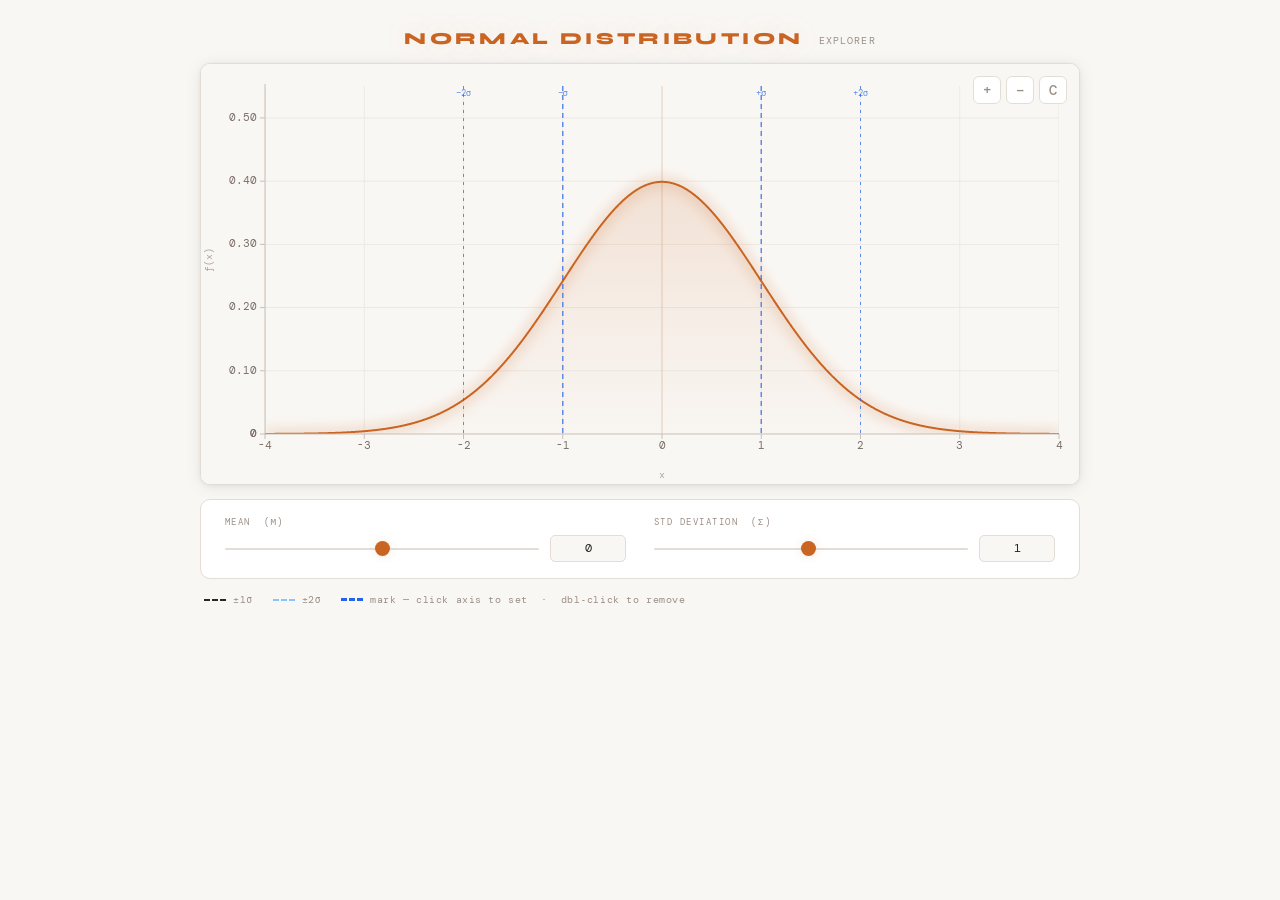
==== normal-distribution.html @ 16fe0b9c "Added normal distribution explorer Vide coded with Clause" ====
<!DOCTYPE html>
<html lang="en">
<head>
<meta charset="UTF-8">
<meta name="viewport" content="width=device-width, initial-scale=1.0">
<title>Normal Distribution Explorer</title>
<link href="https://fonts.googleapis.com/css2?family=DM+Mono:wght@300;400;500&family=Syne:wght@700;800&display=swap" rel="stylesheet">
<style>
* { box-sizing: border-box; margin: 0; padding: 0; }

:root {
  --bg:     #f9f7f4;
  --panel:  #ffffff;
  --border: #e3ddd6;
  --text:   #2d2520;
  --dim:    #9b8f86;
  --accent: #c96422;
  --glow:   rgba(201,100,34,0.15);
  --amber:  #2563eb;
  --blue1:  rgba(100,185,255,0.75);
  --blue2:  rgba(100,185,255,0.38);
}

body {
  background: var(--bg);
  color: var(--text);
  font-family: 'DM Mono', monospace;
  min-height: 100vh;
  display: flex;
  flex-direction: column;
  align-items: center;
  padding: 28px 16px 32px;
  gap: 14px;
}

header {
  display: flex;
  align-items: baseline;
  gap: 16px;
}
.title {
  font-family: 'Syne', sans-serif;
  font-size: 1.05rem;
  font-weight: 800;
  letter-spacing: 0.2em;
  text-transform: uppercase;
  color: var(--accent);
  text-shadow: 0 0 28px var(--glow);
}
.subtitle {
  font-size: 0.65rem;
  letter-spacing: 0.1em;
  color: var(--dim);
  text-transform: uppercase;
}

/* ── Plot ─────────────────────────────────────────── */
.plot-wrap {
  position: relative;
  width: 100%;
  max-width: 880px;
  background: var(--panel);
  border: 1px solid var(--border);
  border-radius: 10px;
  overflow: hidden;
  box-shadow: 0 2px 16px rgba(0,0,0,0.08), 0 1px 4px rgba(0,0,0,0.05);
}

#canvas {
  display: block;
  width: 100%;
  height: 420px;
  cursor: grab;
  user-select: none;
  -webkit-user-select: none;
}
#canvas.grabbing { cursor: grabbing; }

.btn-group {
  position: absolute;
  top: 12px;
  right: 12px;
  display: flex;
  gap: 5px;
  z-index: 10;
}
.ico {
  width: 28px; height: 28px;
  border: 1px solid var(--border);
  border-radius: 6px;
  background: rgba(255,255,255,0.92);
  color: var(--dim);
  font-family: 'DM Mono', monospace;
  font-size: 14px;
  font-weight: 500;
  cursor: pointer;
  display: flex;
  align-items: center;
  justify-content: center;
  transition: color .15s, border-color .15s, background .15s;
  backdrop-filter: blur(6px);
  line-height: 1;
}
.ico:hover {
  color: var(--accent);
  border-color: var(--accent);
  background: rgba(201,100,34,0.07);
}

/* ── Controls ─────────────────────────────────────── */
.controls {
  width: 100%;
  max-width: 880px;
  background: var(--panel);
  border: 1px solid var(--border);
  border-radius: 10px;
  padding: 16px 24px;
  display: grid;
  grid-template-columns: 1fr 1fr;
  gap: 14px 28px;
}

.ctrl { display: flex; flex-direction: column; gap: 7px; }
.ctrl-label {
  font-size: 0.58rem;
  letter-spacing: 0.16em;
  text-transform: uppercase;
  color: var(--dim);
}
.ctrl-row {
  display: flex;
  align-items: center;
  gap: 11px;
}

input[type="range"] {
  flex: 1;
  -webkit-appearance: none;
  appearance: none;
  height: 2px;
  background: var(--border);
  border-radius: 2px;
  outline: none;
  cursor: pointer;
}
input[type="range"]::-webkit-slider-thumb {
  -webkit-appearance: none;
  width: 15px; height: 15px;
  border-radius: 50%;
  background: var(--accent);
  box-shadow: 0 0 10px var(--glow);
  cursor: pointer;
  transition: transform .12s;
}
input[type="range"]:active::-webkit-slider-thumb { transform: scale(1.25); }
input[type="range"]::-moz-range-thumb {
  width: 15px; height: 15px;
  border-radius: 50%;
  background: var(--accent);
  border: none;
  cursor: pointer;
}

.num {
  width: 76px;
  background: #f9f7f4;
  border: 1px solid var(--border);
  border-radius: 5px;
  color: var(--text);
  font-family: 'DM Mono', monospace;
  font-size: 0.72rem;
  padding: 5px 7px;
  text-align: center;
  outline: none;
  transition: border-color .15s;
}
.num:focus { border-color: var(--accent); }
.num::-webkit-outer-spin-button,
.num::-webkit-inner-spin-button { -webkit-appearance: none; }
.num[type="number"] { -moz-appearance: textfield; }

/* ── Legend ───────────────────────────────────────── */
.legend {
  width: 100%;
  max-width: 880px;
  display: flex;
  gap: 20px;
  flex-wrap: wrap;
  padding: 0 4px;
  align-items: center;
}
.leg { display: flex; align-items: center; gap: 7px; }
.leg-line {
  width: 22px; height: 0;
  border-bottom: 2px dashed;
}
.leg-line.s1 { border-color: rgba(100,185,255,0.8), lw: 1.5; }
.leg-line.s2 { border-color: rgba(100,185,255,0.8); }
.leg-line.mk { border-color: var(--amber); border-width: 3px; }
.leg span { font-size: 0.6rem; letter-spacing: 0.06em; color: var(--dim); }
</style>
</head>
<body>

<header>
  <div class="title">Normal Distribution</div>
  <div class="subtitle">Explorer</div>
</header>

<div class="plot-wrap">
  <canvas id="canvas"></canvas>
  <div class="btn-group">
    <button class="ico" id="btnPlus"  title="Zoom in">+</button>
    <button class="ico" id="btnMinus" title="Zoom out">−</button>
    <button class="ico" id="btnC"     title="Center view (C)">C</button>
  </div>
</div>

<div class="controls">
  <div class="ctrl">
    <div class="ctrl-label">Mean &nbsp;(μ)</div>
    <div class="ctrl-row">
      <input type="range"  id="slMean"  min="0" max="100" value="50">
      <input type="number" id="inMean"  class="num" value="0"  step="any">
    </div>
  </div>
  <div class="ctrl">
    <div class="ctrl-label">Std Deviation &nbsp;(σ)</div>
    <div class="ctrl-row">
      <input type="range"  id="slSigma" min="0" max="100" value="50">
      <input type="number" id="inSigma" class="num" value="1" step="any" min="0.0001">
    </div>
  </div>
</div>

<div class="legend">
  <div class="leg"><div class="leg-line s1"></div><span>±1σ</span></div>
  <div class="leg"><div class="leg-line s2"></div><span>±2σ</span></div>
  <div class="leg"><div class="leg-line mk"></div><span>mark — click axis to set &nbsp;·&nbsp; dbl‑click to remove</span></div>
</div>

<script>
'use strict';

// ─── Elements ────────────────────────────────────────────────────────
const canvas  = document.getElementById('canvas');
const ctx     = canvas.getContext('2d');
const slMean  = document.getElementById('slMean');
const slSigma = document.getElementById('slSigma');
const inMean  = document.getElementById('inMean');
const inSigma = document.getElementById('inSigma');

// ─── State ───────────────────────────────────────────────────────────
let mean  = 0;
let sigma = 1;
let viewXMin = -4;
let viewXMax =  4;
let yMax     = 0.54;  // will be set properly on init
let mark     = null;

// Raw slider positions [0‑100] — visual thumb position, independent of mapping
let rawMean  = 50;
let rawSigma = 50;

// Current slider‑to‑value mappings (updated silently on zoom/pan)
let mMin, mMax;       // mean  slider: raw 0→mMin, 100→mMax
let sMin, sMax;       // sigma slider: raw 0→sMin, 100→sMax

// Canvas logical CSS dimensions
let W = 0, H = 0;
const DPR = () => window.devicePixelRatio || 1;

// Plot padding (CSS px)
const PL = 64, PR = 20, PT = 22, PB = 50;
const pw = () => W - PL - PR;
const ph = () => H - PT - PB;

// ─── Coordinate helpers ───────────────────────────────────────────────
const wx = x  => PL + (x - viewXMin) / (viewXMax - viewXMin) * pw();
const wy = y  => H - PB - (y / yMax) * ph();
const xw = px => viewXMin + (px - PL) / pw() * (viewXMax - viewXMin);

// ─── Math ─────────────────────────────────────────────────────────────
function pdf(x) {
  return (1 / (sigma * Math.sqrt(2 * Math.PI))) *
         Math.exp(-0.5 * ((x - mean) / sigma) ** 2);
}

function niceTicks(lo, hi, n) {
  if (!isFinite(lo) || !isFinite(hi) || hi <= lo || n <= 0) return [];
  const rng  = hi - lo;
  const raw  = rng / n;
  const mag  = Math.pow(10, Math.floor(Math.log10(raw)));
  const norm = raw / mag;
  const s    = (norm < 1.5 ? 1 : norm < 3.5 ? 2 : norm < 7.5 ? 5 : 10) * mag;
  const st   = Math.ceil(lo / s) * s;
  const out  = [];
  for (let t = st; t <= hi + s * 1e-9; t = Math.round((t + s) / s) * s)
    out.push(parseFloat(t.toPrecision(12)));
  return out;
}

function tickStep(ticks) {
  return ticks.length > 1 ? Math.abs(ticks[1] - ticks[0]) : 1;
}

function fmtN(v, step) {
  if (v === 0) return '0';
  const a = Math.abs(v);
  if (a >= 1e5 || (a < 1e-3 && a > 0)) return v.toExponential(1);
  if (!step) return v.toPrecision(4);
  const dp = step < 1 ? Math.ceil(-Math.log10(step)) + 1 : 0;
  return v.toFixed(Math.max(0, Math.min(dp, 6)));
}

// ─── Slider mappings ──────────────────────────────────────────────────
function updateMappings() {
  const vc = (viewXMin + viewXMax) / 2;
  const vw = viewXMax - viewXMin;
  mMin = vc - vw;
  mMax = vc + vw;
  sMin = Math.max(1e-5, vw * 0.005);
  sMax = vw / 4;
  // guard against invalid range
  if (sMax <= sMin) sMax = sMin * 10;
}

const clamp = (v, lo, hi) => v < lo ? lo : v > hi ? hi : v;

const meanFromRaw  = r => mMin + (r / 100) * (mMax - mMin);
const rawFromMean  = m => clamp((m - mMin) / (mMax - mMin) * 100, 0, 100);
const sigmaFromRaw = r => sMin + (r / 100) * (sMax - sMin);
const rawFromSigma = s => clamp((s - sMin) / (sMax - sMin) * 100, 0, 100);

// ─── Drawing ──────────────────────────────────────────────────────────
function draw() {
  const d = DPR();
  ctx.clearRect(0, 0, canvas.width, canvas.height);
  ctx.save();
  ctx.scale(d, d);

  // ── Background ─────────────────────────────────────────────────────
  ctx.fillStyle = '#f9f7f4';
  ctx.fillRect(0, 0, W, H);

  // ── Clip to plot area ──────────────────────────────────────────────
  ctx.save();
  ctx.beginPath();
  ctx.rect(PL, PT, pw(), ph());
  ctx.clip();

  // ── Grid ───────────────────────────────────────────────────────────
  const xTicks = niceTicks(viewXMin, viewXMax, 8);
  const yTicks = niceTicks(0, yMax, 5);
  ctx.lineWidth = 1;
  ctx.strokeStyle = '#ede8e2';
  for (const t of xTicks) {
    const cx = wx(t);
    ctx.beginPath(); ctx.moveTo(cx, PT); ctx.lineTo(cx, H - PB); ctx.stroke();
  }
  for (const t of yTicks) {
    if (t <= 0) continue;
    const cy = wy(t);
    ctx.beginPath(); ctx.moveTo(PL, cy); ctx.lineTo(W - PR, cy); ctx.stroke();
  }

  // ── Normal curve fill ──────────────────────────────────────────────
  const vw = viewXMax - viewXMin;
  const NP = Math.max(500, pw() * 2) | 0;
  const dx = vw / NP;

  ctx.beginPath();
  ctx.moveTo(wx(viewXMin), wy(0));
  for (let i = 0; i <= NP; i++) {
    const x = viewXMin + i * dx;
    ctx.lineTo(wx(x), wy(pdf(x)));
  }
  ctx.lineTo(wx(viewXMax), wy(0));
  ctx.closePath();

  const grd = ctx.createLinearGradient(0, PT, 0, H - PB);
  grd.addColorStop(0,   'rgba(201,100,34,0.22)');
  grd.addColorStop(0.6, 'rgba(201,100,34,0.08)');
  grd.addColorStop(1,   'rgba(201,100,34,0.01)');
  ctx.fillStyle = grd;
  ctx.fill();

  // ── Curve stroke ───────────────────────────────────────────────────
  ctx.beginPath();
  for (let i = 0; i <= NP; i++) {
    const x = viewXMin + i * dx;
    const y = wy(pdf(x));
    i === 0 ? ctx.moveTo(wx(x), y) : ctx.lineTo(wx(x), y);
  }
  ctx.strokeStyle = '#c96422';
  ctx.lineWidth = 2;
  ctx.shadowColor = '#c96422';
  ctx.shadowBlur = 14;
  ctx.stroke();
  ctx.shadowBlur = 0;

  // ── σ dashed lines ─────────────────────────────────────────────────
  const sigLines = [
    { x: mean - sigma,   color: 'rgba(37,99,235,0.70)',  dash: [5,4], lw: 1.5, lbl: '−σ'  },
    { x: mean + sigma,   color: 'rgba(37,99,235,0.70)',  dash: [5,4], lw: 1.5, lbl: '+σ'  },
    { x: mean - 2*sigma, color: 'rgba(37,99,235,0.7)',  dash: [3,5], lw: 1.0, lbl: '−2σ' },
    { x: mean + 2*sigma, color: 'rgba(37,99,235,0.7)',  dash: [3,5], lw: 1.0, lbl: '+2σ' },
  ];
  for (const sl of sigLines) {
    const cx = wx(sl.x);
    ctx.setLineDash(sl.dash);
    ctx.beginPath(); ctx.moveTo(cx, PT); ctx.lineTo(cx, H - PB);
    ctx.strokeStyle = sl.color;
    ctx.lineWidth = sl.lw;
    ctx.stroke();
    // small label near top
    ctx.setLineDash([]);
    ctx.font = '9px DM Mono, monospace';
    ctx.fillStyle = sl.color;
    ctx.textAlign = 'center';
    ctx.textBaseline = 'top';
    ctx.fillText(sl.lbl, cx, PT + 3);
  }
  ctx.setLineDash([]);

  // ── Mean vertical line (subtle) ────────────────────────────────────
  const mCx = wx(mean);
  ctx.beginPath(); ctx.moveTo(mCx, PT); ctx.lineTo(mCx, H - PB);
  ctx.strokeStyle = 'rgba(201,100,34,0.18)';
  ctx.lineWidth = 1;
  ctx.stroke();

  // ── Mark line ──────────────────────────────────────────────────────
  if (mark !== null) {
    const mx = wx(mark);
    ctx.setLineDash([9,5]);
    ctx.beginPath(); ctx.moveTo(mx, PT); ctx.lineTo(mx, H - PB);
    ctx.strokeStyle = '#2563eb';
    ctx.lineWidth = 2.5;
    ctx.shadowColor = '#2563eb';
    ctx.shadowBlur = 12;
    ctx.stroke();
    ctx.shadowBlur = 0;
    ctx.setLineDash([]);
    // value label
    const lbl = mark.toFixed(4);
    const onRight = mx < PL + pw() * 0.6;
    ctx.font = '10px DM Mono, monospace';
    ctx.fillStyle = '#2563eb';
    ctx.textAlign = onRight ? 'left' : 'right';
    ctx.textBaseline = 'top';
    ctx.fillText(lbl, mx + (onRight ? 5 : -5), PT + 3);
  }

  ctx.restore(); // end clip

  // ── Axes ───────────────────────────────────────────────────────────
  ctx.strokeStyle = '#c9bfb5';
  ctx.lineWidth = 1;
  ctx.beginPath(); ctx.moveTo(PL, H - PB); ctx.lineTo(W - PR, H - PB); ctx.stroke();
  ctx.beginPath(); ctx.moveTo(PL, PT - 2); ctx.lineTo(PL, H - PB + 1); ctx.stroke();

  // ── X ticks & labels ───────────────────────────────────────────────
  const xStep = tickStep(xTicks);
  ctx.fillStyle = '#7a6e66';
  ctx.strokeStyle = '#c9bfb5';
  ctx.lineWidth = 1;
  ctx.font = '10.5px DM Mono, monospace';
  ctx.textAlign = 'center';
  ctx.textBaseline = 'top';
  for (const t of xTicks) {
    const cx = wx(t);
    if (cx < PL - 1 || cx > W - PR + 1) continue;
    ctx.beginPath(); ctx.moveTo(cx, H - PB); ctx.lineTo(cx, H - PB + 5); ctx.stroke();
    ctx.fillText(fmtN(t, xStep), cx, H - PB + 7);
  }

  // ── Y ticks & labels ───────────────────────────────────────────────
  const yStep = tickStep(yTicks);
  ctx.textAlign = 'right';
  ctx.textBaseline = 'middle';
  for (const t of yTicks) {
    if (t < 0) continue;
    const cy = wy(t);
    if (cy < PT - 1 || cy > H - PB + 1) continue;
    ctx.beginPath(); ctx.moveTo(PL, cy); ctx.lineTo(PL - 5, cy); ctx.stroke();
    ctx.fillText(fmtN(t, yStep), PL - 8, cy);
  }
  // y=0 label at axis
  ctx.fillText('0', PL - 8, H - PB);

  // ── Axis labels ────────────────────────────────────────────────────
  ctx.fillStyle = '#b0a49c';
  ctx.font = '10px DM Mono, monospace';
  ctx.textAlign = 'center';
  ctx.textBaseline = 'bottom';
  ctx.fillText('x', (PL + W - PR) / 2, H - 4);
  ctx.save();
  ctx.translate(13, (PT + H - PB) / 2);
  ctx.rotate(-Math.PI / 2);
  ctx.textAlign = 'center';
  ctx.textBaseline = 'bottom';
  ctx.fillText('f(x)', 0, 0);
  ctx.restore();

  ctx.restore(); // end dpr scale
}

// ─── Resize ───────────────────────────────────────────────────────────
function resize() {
  const r = canvas.getBoundingClientRect();
  W = r.width;
  H = r.height;
  const d = DPR();
  canvas.width  = Math.round(W * d);
  canvas.height = Math.round(H * d);
  draw();
}
new ResizeObserver(resize).observe(canvas);

// ─── Center view ──────────────────────────────────────────────────────
function centerView() {
  const span = Math.max(sigma * 4, 1e-4);
  viewXMin = mean - span;
  viewXMax = mean + span;
  const peak = pdf(mean);
  yMax = (peak > 0 && isFinite(peak)) ? peak * 1.38 : 0.5;
  updateMappings();
  // Visibly update sliders
  rawMean  = rawFromMean(mean);
  rawSigma = rawFromSigma(sigma);
  slMean.value  = rawMean;
  slSigma.value = rawSigma;
  inMean.value  = +mean.toFixed(5);
  inSigma.value = +sigma.toFixed(5);
  draw();
}
document.getElementById('btnC').addEventListener('click', centerView);

// ─── Zoom ─────────────────────────────────────────────────────────────
const MIN_VW = 1e-7;
const MAX_VW = 1e9;

function zoom(factor, pivotSX) {
  const rect = canvas.getBoundingClientRect();
  const pivotCX = pivotSX !== undefined ? (pivotSX - rect.left) : (PL + pw() / 2);
  const pivot = xw(pivotCX);
  const scale  = 1 / factor;   // > 1 → expand (zoom out), < 1 → shrink (zoom in)
  const nMin = pivot + (viewXMin - pivot) * scale;
  const nMax = pivot + (viewXMax - pivot) * scale;
  const nVW  = nMax - nMin;
  if (nVW < MIN_VW || nVW > MAX_VW) return;
  viewXMin = nMin;
  viewXMax = nMax;
  updateMappings();
  draw();
}

canvas.addEventListener('wheel', e => {
  e.preventDefault();
  const factor = e.deltaY < 0 ? 1.18 : 1 / 1.18;
  zoom(factor, e.clientX);
}, { passive: false });

document.getElementById('btnPlus').addEventListener('click',  () => zoom(1.5));
document.getElementById('btnMinus').addEventListener('click', () => zoom(1 / 1.5));

// ─── Pan ──────────────────────────────────────────────────────────────
let panning = false;
let panX0 = 0, panVMin0 = 0, panVMax0 = 0;
let dragDist = 0;

canvas.addEventListener('mousedown', e => {
  if (e.button !== 0) return;
  panning  = true;
  dragDist = 0;
  panX0    = e.clientX;
  panVMin0 = viewXMin;
  panVMax0 = viewXMax;
  canvas.classList.add('grabbing');
});

window.addEventListener('mousemove', e => {
  if (!panning) return;
  dragDist += Math.abs(e.movementX);
  const worldDx = (e.clientX - panX0) / pw() * (viewXMax - viewXMin);
  viewXMin = panVMin0 - worldDx;
  viewXMax = panVMax0 - worldDx;
  updateMappings();
  draw();
});

window.addEventListener('mouseup', () => {
  panning = false;
  canvas.classList.remove('grabbing');
});

// Touch pan
let touchX0 = 0;
canvas.addEventListener('touchstart', e => {
  if (e.touches.length !== 1) return;
  e.preventDefault();
  dragDist = 0;
  touchX0  = e.touches[0].clientX;
  panVMin0 = viewXMin;
  panVMax0 = viewXMax;
}, { passive: false });

canvas.addEventListener('touchmove', e => {
  if (e.touches.length !== 1) return;
  e.preventDefault();
  const dx = e.touches[0].clientX - touchX0;
  dragDist += Math.abs(dx - (panVMin0 !== viewXMin ? dx : 0));
  const worldDx = (e.touches[0].clientX - touchX0) / pw() * (viewXMax - viewXMin);
  viewXMin = panVMin0 - worldDx;
  viewXMax = panVMax0 - worldDx;
  updateMappings();
  draw();
}, { passive: false });

// ─── Sliders ──────────────────────────────────────────────────────────
slMean.addEventListener('input', () => {
  rawMean  = +slMean.value;
  mean     = meanFromRaw(rawMean);
  inMean.value = +mean.toFixed(5);
  draw();
});

slSigma.addEventListener('input', () => {
  rawSigma = +slSigma.value;
  sigma    = Math.max(1e-5, sigmaFromRaw(rawSigma));
  inSigma.value = +sigma.toFixed(5);
  draw();
});

// ─── Number inputs ────────────────────────────────────────────────────
inMean.addEventListener('keydown', e => {
  if (e.key !== 'Enter') return;
  const v = parseFloat(inMean.value);
  if (isFinite(v)) { mean = v; centerView(); }
});

inSigma.addEventListener('keydown', e => {
  if (e.key !== 'Enter') return;
  const v = parseFloat(inSigma.value);
  if (isFinite(v) && v > 0) { sigma = v; centerView(); }
});

// ─── Mark on x‑axis ───────────────────────────────────────────────────
let clickTimer = null;

canvas.addEventListener('click', e => {
  if (dragDist > 5) return;              // was a pan, not a click
  const rect = canvas.getBoundingClientRect();
  const py   = e.clientY - rect.top;
  const px   = e.clientX - rect.left;

  // Must be within ±24px of the x‑axis line
  if (Math.abs(py - (H - PB)) > 24) return;
  // Must be within plot x range
  if (px < PL || px > W - PR) return;

  const worldX = xw(px);

  if (clickTimer !== null) {
    // Second click within delay → treat as double‑click: clear mark
    clearTimeout(clickTimer);
    clickTimer = null;
    mark = null;
    draw();
    return;
  }

  clickTimer = setTimeout(() => {
    clickTimer = null;
    mark = worldX;
    draw();
  }, 260);
});

// Fallback dblclick removes mark too
canvas.addEventListener('dblclick', e => {
  const rect = canvas.getBoundingClientRect();
  const py   = e.clientY - rect.top;
  if (Math.abs(py - (H - PB)) > 24) return;
  if (clickTimer !== null) { clearTimeout(clickTimer); clickTimer = null; }
  mark = null;
  draw();
});

// ─── Init ─────────────────────────────────────────────────────────────
(function init() {
  // Initial view: μ=0, σ=1 → viewXMin=-4, viewXMax=4
  updateMappings();
  yMax     = pdf(mean) * 1.38;
  rawMean  = rawFromMean(mean);
  rawSigma = rawFromSigma(sigma);
  slMean.value  = rawMean;
  slSigma.value = rawSigma;
  inMean.value  = mean;
  inSigma.value = sigma;
  // Trigger first draw via resize observer (fires on initial attach)
})();
</script>
</body>
</html>
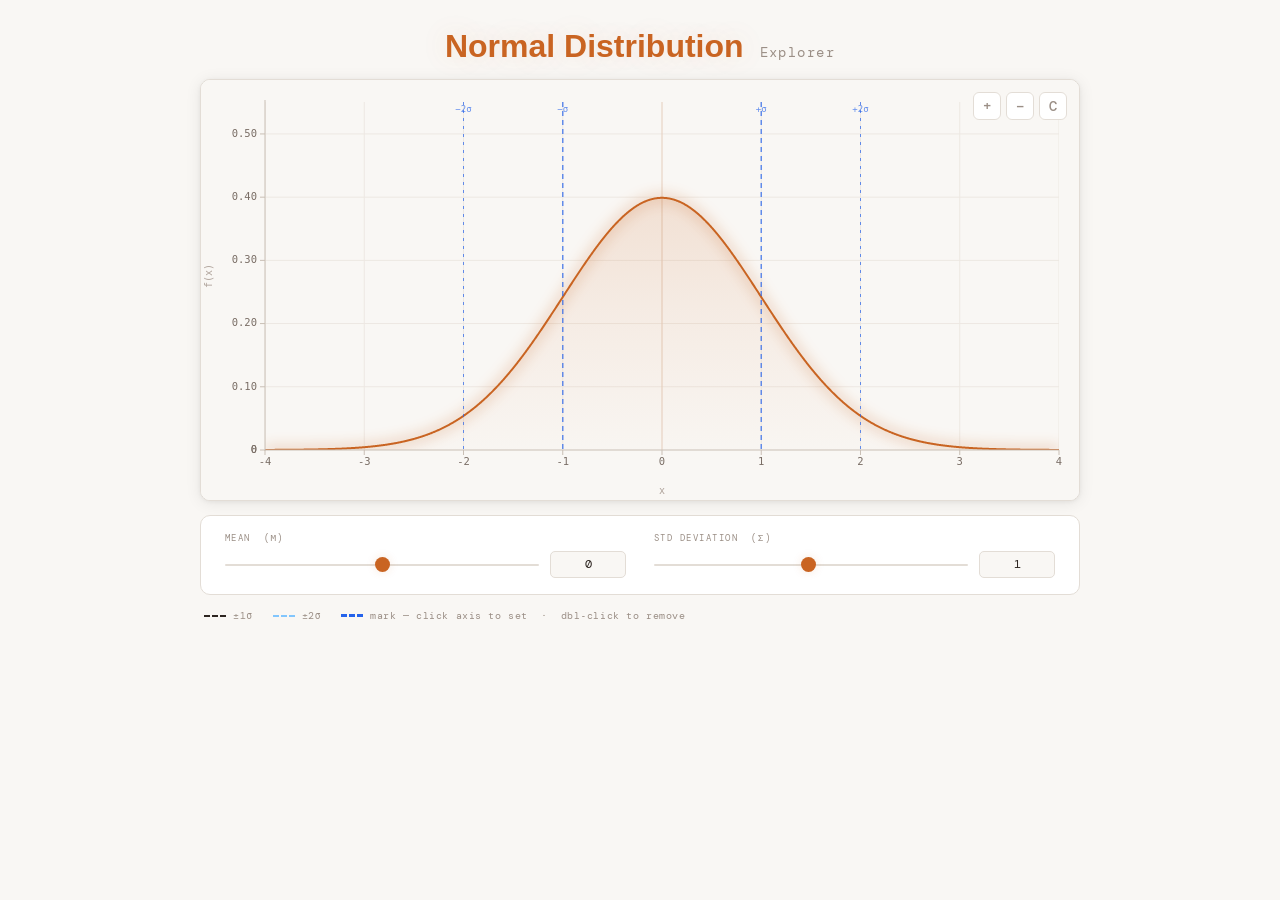
==== commit 2eb4f880: "Update normal-distribution.html Changed title font" ====
--- a/normal-distribution.html
+++ b/normal-distribution.html
@@ -39,19 +39,16 @@
   gap: 16px;
 }
 .title {
-  font-family: 'Syne', sans-serif;
-  font-size: 1.05rem;
-  font-weight: 800;
-  letter-spacing: 0.2em;
-  text-transform: uppercase;
+  font-family: 'Poppins', sans-serif;
+  font-size: 2rem;
+  font-weight: bold;
   color: var(--accent);
   text-shadow: 0 0 28px var(--glow);
 }
 .subtitle {
-  font-size: 0.65rem;
+  font-size: 0.9rem;
   letter-spacing: 0.1em;
   color: var(--dim);
-  text-transform: uppercase;
 }
 
 /* ── Plot ─────────────────────────────────────────── */
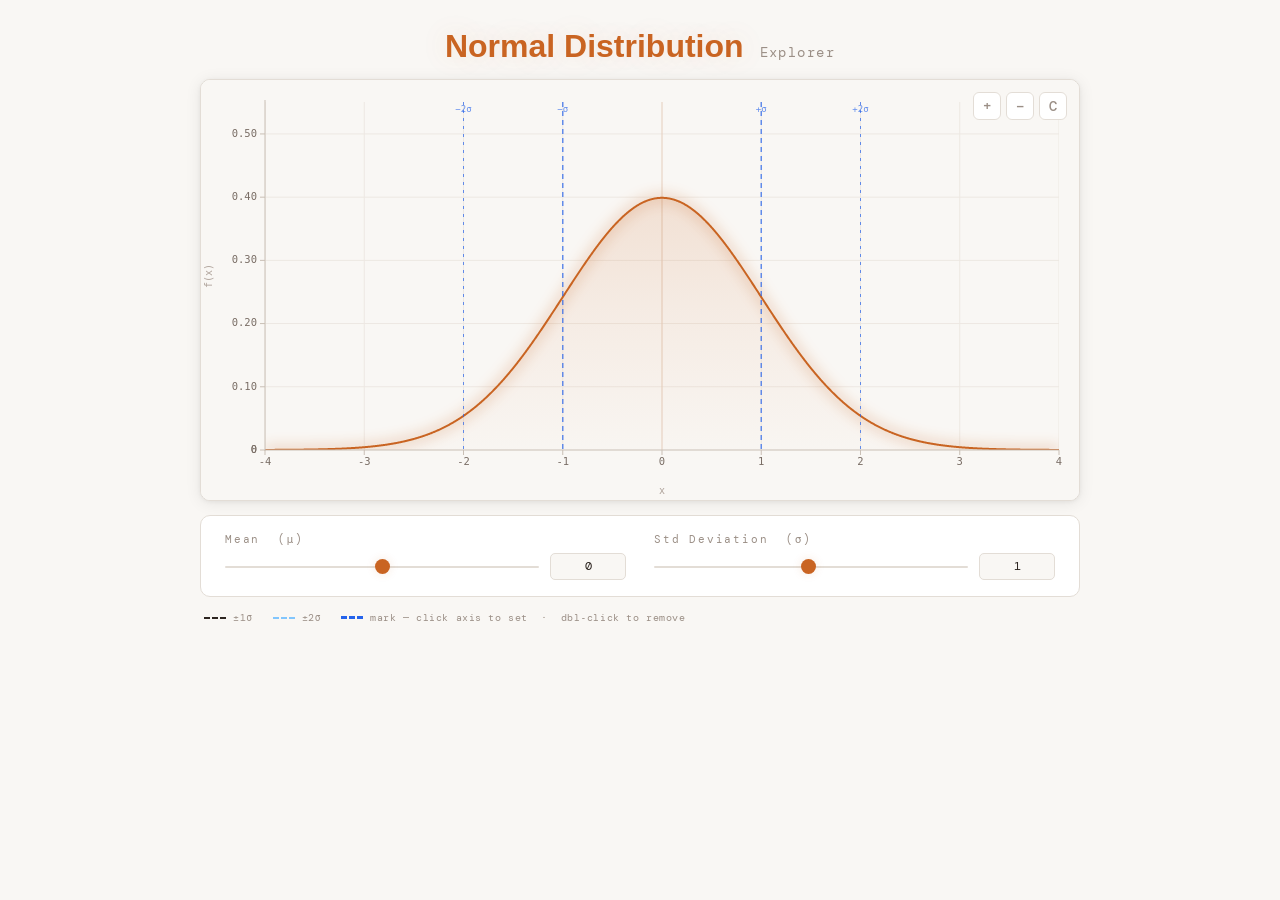
==== commit d814c283: "Update normal-distribution.html Adjust slider text" ====
--- a/normal-distribution.html
+++ b/normal-distribution.html
@@ -119,9 +119,8 @@
 
 .ctrl { display: flex; flex-direction: column; gap: 7px; }
 .ctrl-label {
-  font-size: 0.58rem;
+  font-size: 0.7rem;
   letter-spacing: 0.16em;
-  text-transform: uppercase;
   color: var(--dim);
 }
 .ctrl-row {
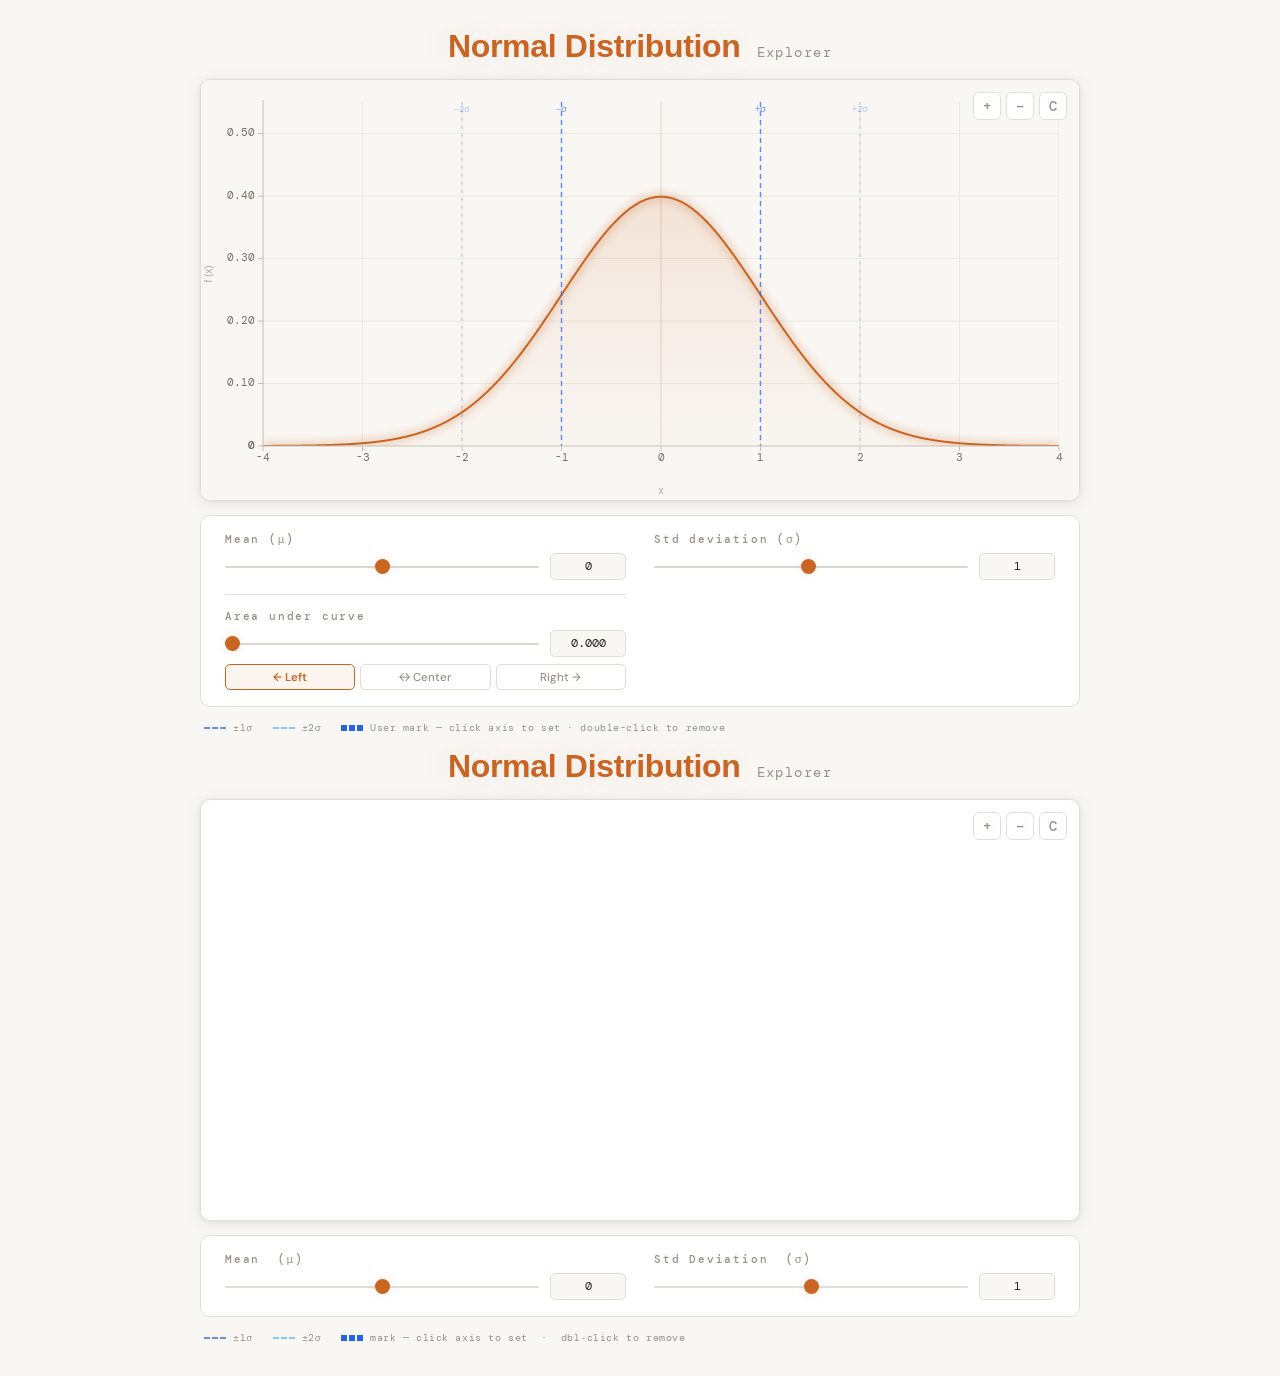
==== commit b18ee42e: "Update normal-distribution.html Reworked font/look Added area slider with controls Reworked slider" ====
--- a/normal-distribution.html
+++ b/normal-distribution.html
@@ -1,3 +1,859 @@
+<!DOCTYPE html>
+<html lang="en">
+<head>
+<meta charset="UTF-8">
+<meta name="viewport" content="width=device-width, initial-scale=1.0">
+<title>Normal Distribution Explorer</title>
+<link href="https://fonts.googleapis.com/css2?family=DM+Mono:wght@400&family=DM+Sans:ital,wght@0,400;0,500;0,600;1,400&display=swap" rel="stylesheet">
+<style>
+* { box-sizing: border-box; margin: 0; padding: 0; }
+
+:root {
+  --bg:      #f9f7f4;
+  --panel:   #ffffff;
+  --border:  #e3ddd6;
+  --text:    #2d2520;
+  --dim:     #9b8f86;
+  --accent:  #c96422;
+  --glow:    rgba(201,100,34,0.15);
+  --blue:    #2563eb;
+  --blue-bg: rgba(37,99,235,0.08);
+}
+
+body {
+  background: var(--bg);
+  color: var(--text);
+  font-family: 'DM Sans', sans-serif;
+  min-height: 100vh;
+  display: flex;
+  flex-direction: column;
+  align-items: center;
+  padding: 28px 16px 36px;
+  gap: 14px;
+}
+
+header {
+  display: flex;
+  align-items: baseline;
+  gap: 10px;
+}
+.title {
+  font-size: 1.15rem;
+  font-weight: 600;
+  color: var(--accent);
+  letter-spacing: -0.01em;
+}
+.subtitle {
+  font-size: 0.78rem;
+  color: var(--dim);
+  font-weight: 400;
+}
+
+/* ── Plot ─────────────────────────────────────────── */
+.plot-wrap {
+  position: relative;
+  width: 100%;
+  max-width: 920px;
+  background: var(--panel);
+  border: 1px solid var(--border);
+  border-radius: 10px;
+  overflow: hidden;
+  box-shadow: 0 2px 16px rgba(0,0,0,0.07), 0 1px 4px rgba(0,0,0,0.04);
+}
+
+#canvas {
+  display: block;
+  width: 100%;
+  height: 400px;
+  cursor: grab;
+  user-select: none;
+  -webkit-user-select: none;
+}
+#canvas.grabbing { cursor: grabbing; }
+
+.btn-group {
+  position: absolute;
+  top: 11px;
+  right: 11px;
+  display: flex;
+  gap: 4px;
+  z-index: 10;
+}
+.ico {
+  width: 27px; height: 27px;
+  border: 1px solid var(--border);
+  border-radius: 6px;
+  background: rgba(255,255,255,0.92);
+  color: var(--dim);
+  font-family: 'DM Sans', sans-serif;
+  font-size: 13px;
+  font-weight: 500;
+  cursor: pointer;
+  display: flex;
+  align-items: center;
+  justify-content: center;
+  transition: color .15s, border-color .15s, background .15s;
+  backdrop-filter: blur(6px);
+}
+.ico:hover {
+  color: var(--accent);
+  border-color: var(--accent);
+  background: rgba(201,100,34,0.07);
+}
+
+/* ── Controls ─────────────────────────────────────── */
+.controls {
+  width: 100%;
+  max-width: 920px;
+  background: var(--panel);
+  border: 1px solid var(--border);
+  border-radius: 10px;
+  padding: 16px 22px;
+  display: flex;
+  flex-direction: column;
+  gap: 14px;
+}
+.ctrl.full {
+  border-top: 1px solid var(--border);
+  padding-top: 14px;
+}
+
+.ctrl { display: flex; flex-direction: column; gap: 7px; }
+.ctrl-label {
+  font-size: 0.72rem;
+  font-weight: 500;
+  color: var(--dim);
+}
+.ctrl-row {
+  display: flex;
+  align-items: center;
+  gap: 10px;
+}
+
+/* Orange sliders (mean, sigma) */
+input[type="range"].sl-orange {
+  flex: 1;
+  -webkit-appearance: none;
+  appearance: none;
+  height: 2px;
+  background: #ddd6ce;
+  border-radius: 2px;
+  outline: none;
+  cursor: pointer;
+}
+input[type="range"].sl-orange::-webkit-slider-thumb {
+  -webkit-appearance: none;
+  width: 15px; height: 15px;
+  border-radius: 50%;
+  background: var(--accent);
+  box-shadow: 0 0 8px var(--glow);
+  cursor: pointer;
+  transition: transform .12s;
+}
+input[type="range"].sl-orange:active::-webkit-slider-thumb { transform: scale(1.25); }
+input[type="range"].sl-orange::-moz-range-thumb {
+  width: 15px; height: 15px;
+  border-radius: 50%;
+  background: var(--accent);
+  border: none;
+  cursor: pointer;
+}
+
+/* Blue slider (area) */
+input[type="range"].sl-blue {
+  flex: 1;
+  -webkit-appearance: none;
+  appearance: none;
+  height: 2px;
+  background: #ddd6ce;
+  border-radius: 2px;
+  outline: none;
+  cursor: pointer;
+}
+input[type="range"].sl-blue::-webkit-slider-thumb {
+  -webkit-appearance: none;
+  width: 15px; height: 15px;
+  border-radius: 50%;
+  background: var(--blue);
+  box-shadow: 0 0 8px rgba(37,99,235,0.22);
+  cursor: pointer;
+  transition: transform .12s;
+}
+input[type="range"].sl-blue:active::-webkit-slider-thumb { transform: scale(1.25); }
+input[type="range"].sl-blue::-moz-range-thumb {
+  width: 15px; height: 15px;
+  border-radius: 50%;
+  background: var(--blue);
+  border: none;
+  cursor: pointer;
+}
+
+.num {
+  width: 72px;
+  background: var(--bg);
+  border: 1px solid var(--border);
+  border-radius: 5px;
+  color: var(--text);
+  font-family: 'DM Mono', monospace;
+  font-size: 0.71rem;
+  padding: 5px 7px;
+  text-align: center;
+  outline: none;
+  transition: border-color .15s;
+}
+.num:focus { border-color: var(--accent); }
+.num.num-blue:focus { border-color: var(--blue); }
+.num::-webkit-outer-spin-button,
+.num::-webkit-inner-spin-button { -webkit-appearance: none; }
+.num[type="number"] { -moz-appearance: textfield; }
+
+/* Area direction buttons */
+.area-btns {
+  display: flex;
+  gap: 5px;
+}
+.area-btn {
+  flex: 1;
+  height: 26px;
+  border: 1px solid var(--border);
+  border-radius: 5px;
+  background: transparent;
+  color: var(--dim);
+  font-family: 'DM Sans', sans-serif;
+  font-size: 0.71rem;
+  font-weight: 500;
+  cursor: pointer;
+  transition: color .15s, border-color .15s, background .15s;
+}
+.area-btn:hover {
+  color: var(--accent);
+  border-color: var(--accent);
+  background: rgba(201,100,34,0.07);
+}
+.area-btn.active {
+  color: var(--accent);
+  border-color: var(--accent);
+  background: rgba(201,100,34,0.07);
+  font-weight: 600;
+}
+
+/* ── Legend ───────────────────────────────────────── */
+.legend {
+  width: 100%;
+  max-width: 920px;
+  display: flex;
+  gap: 22px;
+  flex-wrap: wrap;
+  padding: 0 4px;
+  align-items: center;
+}
+.leg { display: flex; align-items: center; gap: 7px; }
+.leg-line {
+  width: 20px; height: 0;
+  border-bottom: 2px dashed;
+}
+.leg-line.s1 { border-color: rgba(37,99,235,0.70); }
+.leg-line.s2 { border-color: rgba(37,99,235,0.36); }
+.leg-line.mk { border-color: #c96422; border-width: 2.5px; border-style: dashed; }
+.leg span { font-size: 0.68rem; color: var(--dim); }
+</style>
+</head>
+<body>
+
+<header>
+  <div class="title">Normal Distribution</div>
+  <div class="subtitle">Explorer</div>
+</header>
+
+<div class="plot-wrap">
+  <canvas id="canvas"></canvas>
+  <div class="btn-group">
+    <button class="ico" id="btnPlus"  title="Zoom in">+</button>
+    <button class="ico" id="btnMinus" title="Zoom out">−</button>
+    <button class="ico" id="btnC"     title="Center view">C</button>
+  </div>
+</div>
+
+<div class="controls">
+  <div class="ctrl">
+    <div class="ctrl-label">Mean (μ)</div>
+    <div class="ctrl-row">
+      <input type="range"  class="sl-orange" id="slMean"  min="0" max="100" value="50">
+      <input type="number" id="inMean"  class="num" value="0"  step="any">
+    </div>
+  </div>
+  <div class="ctrl">
+    <div class="ctrl-label">Std deviation (σ)</div>
+    <div class="ctrl-row">
+      <input type="range"  class="sl-orange" id="slSigma" min="0" max="100" value="50">
+      <input type="number" id="inSigma" class="num" value="1" step="any" min="0.0001">
+    </div>
+  </div>
+  <div class="ctrl full">
+    <div class="ctrl-label">Area under curve</div>
+    <div class="ctrl-row">
+      <input type="range"  class="sl-orange" id="slArea"  min="0" max="1000" value="0">
+      <input type="number" id="inArea"  class="num" value="0.000" step="0.001" min="0" max="1">
+    </div>
+    <div class="area-btns">
+      <button class="area-btn active" id="btnLeft"   title="From the left">&#8592; Left</button>
+      <button class="area-btn"        id="btnCenter" title="From the center">&#8596; Center</button>
+      <button class="area-btn"        id="btnRight"  title="From the right">Right &#8594;</button>
+    </div>
+  </div>
+</div>
+
+<div class="legend">
+  <div class="leg"><div class="leg-line s1"></div><span>±1σ</span></div>
+  <div class="leg"><div class="leg-line s2"></div><span>±2σ</span></div>
+  <div class="leg"><div class="leg-line mk"></div><span>User mark — click axis to set · double-click to remove</span></div>
+</div>
+
+<script>
+'use strict';
+
+// ─── Elements ────────────────────────────────────────────────────────
+const canvas    = document.getElementById('canvas');
+const ctx       = canvas.getContext('2d');
+const slMean    = document.getElementById('slMean');
+const slSigma   = document.getElementById('slSigma');
+const slArea    = document.getElementById('slArea');
+const inMean    = document.getElementById('inMean');
+const inSigma   = document.getElementById('inSigma');
+const inArea    = document.getElementById('inArea');
+const btnLeft   = document.getElementById('btnLeft');
+const btnCenter = document.getElementById('btnCenter');
+const btnRight  = document.getElementById('btnRight');
+
+// ─── State ───────────────────────────────────────────────────────────
+let mean     = 0;
+let sigma    = 1;
+let viewXMin = -4;
+let viewXMax =  4;
+let yMax     = 0.54;
+let mark     = null;
+let areaFrac = 0;        // 0–1
+let areaMode = 'left';   // 'left' | 'center' | 'right'
+
+let rawMean  = 50;
+let rawSigma = 50;
+let mMin, mMax, sMin, sMax;
+
+let W = 0, H = 0;
+const DPR = () => window.devicePixelRatio || 1;
+
+const PL = 62, PR = 20, PT = 22, PB = 54;
+const pw = () => W - PL - PR;
+const ph = () => H - PT - PB;
+
+// ─── Coordinate helpers ───────────────────────────────────────────────
+const wx = x  => PL + (x - viewXMin) / (viewXMax - viewXMin) * pw();
+const wy = y  => H - PB - (y / yMax) * ph();
+const xw = px => viewXMin + (px - PL) / pw() * (viewXMax - viewXMin);
+
+// ─── Math ─────────────────────────────────────────────────────────────
+function pdf(x) {
+  return (1 / (sigma * Math.sqrt(2 * Math.PI))) *
+         Math.exp(-0.5 * ((x - mean) / sigma) ** 2);
+}
+
+// Error function (Abramowitz & Stegun, max error ~1.5e-7)
+function erf(x) {
+  const sign = x < 0 ? -1 : 1;
+  x = Math.abs(x);
+  const t = 1 / (1 + 0.3275911 * x);
+  const y = 1 - (((((1.061405429*t - 1.453152027)*t) + 1.421413741)*t
+                    - 0.284496736)*t + 0.254829592) * t * Math.exp(-x*x);
+  return sign * y;
+}
+
+// Inverse error function (Winitzki approximation)
+function erfinv(x) {
+  if (x >=  1) return  Infinity;
+  if (x <= -1) return -Infinity;
+  const a   = 0.147;
+  const ln1 = Math.log(1 - x*x);
+  const t1  = 2/(Math.PI*a) + ln1/2;
+  const t2  = ln1/a;
+  return Math.sign(x) * Math.sqrt(Math.sqrt(t1*t1 - t2) - t1);
+}
+
+function icdf(p) {
+  p = Math.max(1e-9, Math.min(1-1e-9, p));
+  return mean + sigma * Math.SQRT2 * erfinv(2*p - 1);
+}
+
+// Boundary x positions for current area selection
+function areaBounds() {
+  if (areaFrac <= 0) return null;
+  const f = Math.min(areaFrac, 1 - 1e-9);
+  if (areaMode === 'left') {
+    return { lo: -Infinity, hi: icdf(f) };
+  } else if (areaMode === 'right') {
+    return { lo: icdf(1 - f), hi: Infinity };
+  } else {
+    // symmetric about mean
+    const d = sigma * Math.SQRT2 * erfinv(f);
+    return { lo: mean - d, hi: mean + d };
+  }
+}
+
+function niceTicks(lo, hi, n) {
+  if (!isFinite(lo)||!isFinite(hi)||hi<=lo||n<=0) return [];
+  const rng  = hi - lo;
+  const raw  = rng / n;
+  const mag  = Math.pow(10, Math.floor(Math.log10(raw)));
+  const norm = raw / mag;
+  const s    = (norm<1.5?1:norm<3.5?2:norm<7.5?5:10)*mag;
+  const st   = Math.ceil(lo/s)*s;
+  const out  = [];
+  for (let t=st; t<=hi+s*1e-9; t=Math.round((t+s)/s)*s)
+    out.push(parseFloat(t.toPrecision(12)));
+  return out;
+}
+function tickStep(ticks) {
+  return ticks.length>1 ? Math.abs(ticks[1]-ticks[0]) : 1;
+}
+function fmtN(v, step) {
+  if (v===0) return '0';
+  const a = Math.abs(v);
+  if (a>=1e5||(a<1e-3&&a>0)) return v.toExponential(1);
+  if (!step) return v.toPrecision(4);
+  const dp = step<1 ? Math.ceil(-Math.log10(step))+1 : 0;
+  return v.toFixed(Math.max(0,Math.min(dp,6)));
+}
+function fmtBound(v) {
+  if (!isFinite(v)) return '';
+  return parseFloat(v.toPrecision(5)).toString();
+}
+
+// ─── Slider mappings ──────────────────────────────────────────────────
+function updateMappings() {
+  const vc = (viewXMin + viewXMax) / 2;
+  const vw = viewXMax - viewXMin;
+  mMin = vc - vw; mMax = vc + vw;
+  sMin = Math.max(1e-5, vw*0.005);
+  sMax = vw/4;
+  if (sMax <= sMin) sMax = sMin*10;
+}
+const clamp       = (v,lo,hi) => v<lo?lo:v>hi?hi:v;
+const meanFromRaw  = r => mMin + (r/100)*(mMax-mMin);
+const rawFromMean  = m => clamp((m-mMin)/(mMax-mMin)*100, 0, 100);
+const sigmaFromRaw = r => sMin + (r/100)*(sMax-sMin);
+const rawFromSigma = s => clamp((s-sMin)/(sMax-sMin)*100, 0, 100);
+
+// ─── Drawing ──────────────────────────────────────────────────────────
+function draw() {
+  const d = DPR();
+  ctx.clearRect(0, 0, canvas.width, canvas.height);
+  ctx.save();
+  ctx.scale(d, d);
+
+  // Background
+  ctx.fillStyle = '#f9f7f4';
+  ctx.fillRect(0, 0, W, H);
+
+  // Clip to plot area
+  ctx.save();
+  ctx.beginPath();
+  ctx.rect(PL, PT, pw(), ph());
+  ctx.clip();
+
+  // Grid
+  const xTicks = niceTicks(viewXMin, viewXMax, 8);
+  const yTicks = niceTicks(0, yMax, 5);
+  ctx.lineWidth = 1;
+  ctx.strokeStyle = '#ede8e2';
+  for (const t of xTicks) {
+    const cx = wx(t);
+    ctx.beginPath(); ctx.moveTo(cx,PT); ctx.lineTo(cx,H-PB); ctx.stroke();
+  }
+  for (const t of yTicks) {
+    if (t<=0) continue;
+    const cy = wy(t);
+    ctx.beginPath(); ctx.moveTo(PL,cy); ctx.lineTo(W-PR,cy); ctx.stroke();
+  }
+
+  // ── Area highlight fill ────────────────────────────────────────────
+  const bounds = areaBounds();
+  if (bounds) {
+    const extra = viewXMax - viewXMin;
+    const fillLo = isFinite(bounds.lo) ? bounds.lo : viewXMin - extra;
+    const fillHi = isFinite(bounds.hi) ? bounds.hi : viewXMax + extra;
+    const clampLo = Math.max(fillLo, viewXMin - extra);
+    const clampHi = Math.min(fillHi, viewXMax + extra);
+
+    const NPA = Math.max(600, pw()*2) | 0;
+    const dxa = (clampHi - clampLo) / NPA;
+
+    ctx.beginPath();
+    ctx.moveTo(wx(clampLo), wy(0));
+    for (let i=0; i<=NPA; i++) {
+      const x = clampLo + i*dxa;
+      ctx.lineTo(wx(x), wy(pdf(x)));
+    }
+    ctx.lineTo(wx(clampHi), wy(0));
+    ctx.closePath();
+    ctx.fillStyle = 'rgba(201,100,34,0.18)';
+    ctx.fill();
+  }
+
+  // ── Normal curve fill ──────────────────────────────────────────────
+  const vw = viewXMax - viewXMin;
+  const NP = Math.max(500, pw()*2) | 0;
+  const dx = vw / NP;
+
+  ctx.beginPath();
+  ctx.moveTo(wx(viewXMin), wy(0));
+  for (let i=0; i<=NP; i++) {
+    const x = viewXMin + i*dx;
+    ctx.lineTo(wx(x), wy(pdf(x)));
+  }
+  ctx.lineTo(wx(viewXMax), wy(0));
+  ctx.closePath();
+
+  const grd = ctx.createLinearGradient(0, PT, 0, H-PB);
+  grd.addColorStop(0,   'rgba(201,100,34,0.20)');
+  grd.addColorStop(0.6, 'rgba(201,100,34,0.07)');
+  grd.addColorStop(1,   'rgba(201,100,34,0.01)');
+  ctx.fillStyle = grd;
+  ctx.fill();
+
+  // ── Curve stroke ───────────────────────────────────────────────────
+  ctx.beginPath();
+  for (let i=0; i<=NP; i++) {
+    const x = viewXMin + i*dx;
+    const y = wy(pdf(x));
+    i===0 ? ctx.moveTo(wx(x),y) : ctx.lineTo(wx(x),y);
+  }
+  ctx.strokeStyle = '#c96422';
+  ctx.lineWidth = 2;
+  ctx.shadowColor = '#c96422';
+  ctx.shadowBlur  = 10;
+  ctx.stroke();
+  ctx.shadowBlur = 0;
+
+  // ── σ dashed lines ─────────────────────────────────────────────────
+  const sigLines = [
+    { x: mean-sigma,   color:'rgba(37,99,235,0.68)', dash:[5,4], lw:1.5, lbl:'−σ'  },
+    { x: mean+sigma,   color:'rgba(37,99,235,0.68)', dash:[5,4], lw:1.5, lbl:'+σ'  },
+    { x: mean-2*sigma, color:'rgba(37,99,235,0.35)', dash:[3,5], lw:1.0, lbl:'−2σ' },
+    { x: mean+2*sigma, color:'rgba(37,99,235,0.35)', dash:[3,5], lw:1.0, lbl:'+2σ' },
+  ];
+  for (const sl of sigLines) {
+    const cx = wx(sl.x);
+    ctx.setLineDash(sl.dash);
+    ctx.beginPath(); ctx.moveTo(cx,PT); ctx.lineTo(cx,H-PB);
+    ctx.strokeStyle = sl.color;
+    ctx.lineWidth = sl.lw;
+    ctx.stroke();
+    ctx.setLineDash([]);
+    ctx.font = '9px DM Sans, sans-serif';
+    ctx.fillStyle = sl.color;
+    ctx.textAlign = 'center';
+    ctx.textBaseline = 'top';
+    ctx.fillText(sl.lbl, cx, PT+3);
+  }
+  ctx.setLineDash([]);
+
+  // ── Mean line (subtle) ─────────────────────────────────────────────
+  const mCx = wx(mean);
+  ctx.beginPath(); ctx.moveTo(mCx,PT); ctx.lineTo(mCx,H-PB);
+  ctx.strokeStyle = 'rgba(201,100,34,0.16)';
+  ctx.lineWidth = 1;
+  ctx.stroke();
+
+  // ── Area boundary lines ────────────────────────────────────────────
+  if (bounds) {
+    const drawBound = bx => {
+      if (!isFinite(bx)) return;
+      const cx = wx(bx);
+      ctx.setLineDash([6,4]);
+      ctx.beginPath(); ctx.moveTo(cx,PT); ctx.lineTo(cx,H-PB);
+      ctx.strokeStyle = 'rgba(201,100,34,0.90)';
+      ctx.lineWidth = 1.8;
+      ctx.shadowColor = 'rgba(201,100,34,0.35)';
+      ctx.shadowBlur  = 8;
+      ctx.stroke();
+      ctx.shadowBlur = 0;
+      ctx.setLineDash([]);
+    };
+    drawBound(bounds.lo);
+    drawBound(bounds.hi);
+  }
+
+  // ── User mark line ─────────────────────────────────────────────────
+  if (mark !== null) {
+    const mx = wx(mark);
+    ctx.setLineDash([8,5]);
+    ctx.beginPath(); ctx.moveTo(mx,PT); ctx.lineTo(mx,H-PB);
+    ctx.strokeStyle = '#c96422';
+    ctx.lineWidth = 2.2;
+    ctx.shadowColor = '#c96422';
+    ctx.shadowBlur  = 10;
+    ctx.stroke();
+    ctx.shadowBlur = 0;
+    ctx.setLineDash([]);
+    const onRight = mx < PL + pw()*0.6;
+    ctx.font = '10px DM Mono, monospace';
+    ctx.fillStyle = '#c96422';
+    ctx.textAlign = onRight ? 'left' : 'right';
+    ctx.textBaseline = 'top';
+    ctx.fillText(mark.toFixed(4), mx + (onRight?5:-5), PT+3);
+  }
+
+  ctx.restore(); // end clip
+
+  // ── Axes ───────────────────────────────────────────────────────────
+  ctx.strokeStyle = '#c9bfb5';
+  ctx.lineWidth = 1;
+  ctx.beginPath(); ctx.moveTo(PL,H-PB); ctx.lineTo(W-PR,H-PB); ctx.stroke();
+  ctx.beginPath(); ctx.moveTo(PL,PT-2); ctx.lineTo(PL,H-PB+1); ctx.stroke();
+
+  // ── X tick labels ──────────────────────────────────────────────────
+  const xStep = tickStep(xTicks);
+  ctx.fillStyle = '#7a6e66';
+  ctx.strokeStyle = '#c9bfb5';
+  ctx.lineWidth = 1;
+  ctx.font = '10.5px DM Mono, monospace';
+  ctx.textAlign = 'center';
+  ctx.textBaseline = 'top';
+  for (const t of xTicks) {
+    const cx = wx(t);
+    if (cx < PL-1 || cx > W-PR+1) continue;
+    ctx.beginPath(); ctx.moveTo(cx,H-PB); ctx.lineTo(cx,H-PB+5); ctx.stroke();
+    ctx.fillText(fmtN(t,xStep), cx, H-PB+7);
+  }
+
+  // ── Y tick labels ──────────────────────────────────────────────────
+  const yStep = tickStep(yTicks);
+  ctx.textAlign = 'right';
+  ctx.textBaseline = 'middle';
+  for (const t of yTicks) {
+    if (t<0) continue;
+    const cy = wy(t);
+    if (cy<PT-1||cy>H-PB+1) continue;
+    ctx.beginPath(); ctx.moveTo(PL,cy); ctx.lineTo(PL-5,cy); ctx.stroke();
+    ctx.fillText(fmtN(t,yStep), PL-8, cy);
+  }
+  ctx.fillText('0', PL-8, H-PB);
+
+  // ── Axis labels ────────────────────────────────────────────────────
+  ctx.fillStyle = '#b0a49c';
+  ctx.font = '10px DM Sans, sans-serif';
+  ctx.textAlign = 'center';
+  ctx.textBaseline = 'bottom';
+  ctx.fillText('x', (PL+W-PR)/2, H-4);
+  ctx.save();
+  ctx.translate(13, (PT+H-PB)/2);
+  ctx.rotate(-Math.PI/2);
+  ctx.textAlign = 'center';
+  ctx.textBaseline = 'bottom';
+  ctx.fillText('f (x)', 0, 0);
+  ctx.restore();
+
+  // ── Area boundary x-axis labels (drawn at top of plot) ────────────
+  if (bounds) {
+    ctx.strokeStyle = 'rgba(201,100,34,0.65)';
+    ctx.lineWidth = 1;
+    ctx.font = '10px DM Mono, monospace';
+    ctx.textBaseline = 'top';
+    const drawBoundLabel = bx => {
+      if (!isFinite(bx)) return;
+      const cx = wx(bx);
+      if (cx < PL-2 || cx > W-PR+2) return;
+      ctx.fillStyle = '#c96422';
+      const onRight = cx < PL + pw()*0.5;
+      ctx.textAlign = onRight ? 'left' : 'right';
+      ctx.fillText(fmtBound(bx), cx + (onRight?4:-4), PT+2);
+    };
+    drawBoundLabel(bounds.lo);
+    drawBoundLabel(bounds.hi);
+  }
+
+  ctx.restore(); // end DPR scale
+}
+
+// ─── Resize ───────────────────────────────────────────────────────────
+function resize() {
+  const r = canvas.getBoundingClientRect();
+  W = r.width; H = r.height;
+  const d = DPR();
+  canvas.width  = Math.round(W*d);
+  canvas.height = Math.round(H*d);
+  draw();
+}
+new ResizeObserver(resize).observe(canvas);
+
+// ─── Center view ──────────────────────────────────────────────────────
+function centerView() {
+  const span = Math.max(sigma*4, 1e-4);
+  viewXMin = mean - span;
+  viewXMax = mean + span;
+  const peak = pdf(mean);
+  yMax = (peak>0&&isFinite(peak)) ? peak*1.38 : 0.5;
+  updateMappings();
+  rawMean  = rawFromMean(mean);
+  rawSigma = rawFromSigma(sigma);
+  slMean.value  = rawMean;
+  slSigma.value = rawSigma;
+  inMean.value  = +mean.toFixed(5);
+  inSigma.value = +sigma.toFixed(5);
+  draw();
+}
+document.getElementById('btnC').addEventListener('click', centerView);
+
+// ─── Zoom ─────────────────────────────────────────────────────────────
+const MIN_VW = 1e-7, MAX_VW = 1e9;
+function zoom(factor, pivotSX) {
+  const rect = canvas.getBoundingClientRect();
+  const pivotCX = pivotSX !== undefined ? (pivotSX - rect.left) : (PL + pw()/2);
+  const pivot = xw(pivotCX);
+  const scale = 1/factor;
+  const nMin = pivot + (viewXMin - pivot)*scale;
+  const nMax = pivot + (viewXMax - pivot)*scale;
+  const nVW  = nMax - nMin;
+  if (nVW<MIN_VW||nVW>MAX_VW) return;
+  viewXMin = nMin; viewXMax = nMax;
+  updateMappings();
+  draw();
+}
+canvas.addEventListener('wheel', e => {
+  e.preventDefault();
+  zoom(e.deltaY<0 ? 1.18 : 1/1.18, e.clientX);
+}, { passive: false });
+document.getElementById('btnPlus').addEventListener('click',  () => zoom(1.5));
+document.getElementById('btnMinus').addEventListener('click', () => zoom(1/1.5));
+
+// ─── Pan ──────────────────────────────────────────────────────────────
+let panning=false, panX0=0, panVMin0=0, panVMax0=0, dragDist=0;
+
+canvas.addEventListener('mousedown', e => {
+  if (e.button!==0) return;
+  panning=true; dragDist=0;
+  panX0=e.clientX; panVMin0=viewXMin; panVMax0=viewXMax;
+  canvas.classList.add('grabbing');
+});
+window.addEventListener('mousemove', e => {
+  if (!panning) return;
+  dragDist += Math.abs(e.movementX);
+  const worldDx = (e.clientX-panX0)/pw()*(viewXMax-viewXMin);
+  viewXMin = panVMin0 - worldDx;
+  viewXMax = panVMax0 - worldDx;
+  updateMappings(); draw();
+});
+window.addEventListener('mouseup', () => {
+  panning=false;
+  canvas.classList.remove('grabbing');
+});
+
+let touchX0=0;
+canvas.addEventListener('touchstart', e => {
+  if (e.touches.length!==1) return;
+  e.preventDefault(); dragDist=0;
+  touchX0=e.touches[0].clientX;
+  panVMin0=viewXMin; panVMax0=viewXMax;
+}, { passive:false });
+canvas.addEventListener('touchmove', e => {
+  if (e.touches.length!==1) return;
+  e.preventDefault();
+  const worldDx = (e.touches[0].clientX-touchX0)/pw()*(viewXMax-viewXMin);
+  viewXMin=panVMin0-worldDx; viewXMax=panVMax0-worldDx;
+  updateMappings(); draw();
+}, { passive:false });
+
+// ─── Mean & sigma sliders ─────────────────────────────────────────────
+slMean.addEventListener('input', () => {
+  rawMean = +slMean.value;
+  mean = meanFromRaw(rawMean);
+  inMean.value = +mean.toFixed(5);
+  draw();
+});
+slSigma.addEventListener('input', () => {
+  rawSigma = +slSigma.value;
+  sigma = Math.max(1e-5, sigmaFromRaw(rawSigma));
+  inSigma.value = +sigma.toFixed(5);
+  draw();
+});
+inMean.addEventListener('keydown', e => {
+  if (e.key!=='Enter') return;
+  const v = parseFloat(inMean.value);
+  if (isFinite(v)) { mean=v; centerView(); }
+});
+inSigma.addEventListener('keydown', e => {
+  if (e.key!=='Enter') return;
+  const v = parseFloat(inSigma.value);
+  if (isFinite(v)&&v>0) { sigma=v; centerView(); }
+});
+
+// ─── Area slider ──────────────────────────────────────────────────────
+slArea.addEventListener('input', () => {
+  areaFrac = +slArea.value / 1000;
+  inArea.value = areaFrac.toFixed(3);
+  draw();
+});
+inArea.addEventListener('keydown', e => {
+  if (e.key!=='Enter') return;
+  const v = parseFloat(inArea.value);
+  if (isFinite(v)) {
+    areaFrac = Math.max(0, Math.min(1, v));
+    inArea.value = areaFrac.toFixed(3);
+    slArea.value = Math.round(areaFrac*1000);
+    draw();
+  }
+});
+
+// ─── Area mode buttons ────────────────────────────────────────────────
+function setAreaMode(mode) {
+  areaMode = mode;
+  [btnLeft,btnCenter,btnRight].forEach(b => b.classList.remove('active'));
+  ({left:btnLeft, center:btnCenter, right:btnRight}[mode]).classList.add('active');
+  draw();
+}
+btnLeft.addEventListener('click',   () => setAreaMode('left'));
+btnCenter.addEventListener('click', () => setAreaMode('center'));
+btnRight.addEventListener('click',  () => setAreaMode('right'));
+
+// ─── User mark on x-axis ─────────────────────────────────────────────
+let clickTimer = null;
+canvas.addEventListener('click', e => {
+  if (dragDist>5) return;
+  const rect = canvas.getBoundingClientRect();
+  const py = e.clientY - rect.top;
+  const px = e.clientX - rect.left;
+  if (Math.abs(py-(H-PB))>24) return;
+  if (px<PL||px>W-PR) return;
+  const worldX = xw(px);
+  if (clickTimer!==null) {
+    clearTimeout(clickTimer); clickTimer=null;
+    mark=null; draw(); return;
+  }
+  clickTimer = setTimeout(() => {
+    clickTimer=null; mark=worldX; draw();
+  }, 260);
+});
+canvas.addEventListener('dblclick', e => {
+  const rect = canvas.getBoundingClientRect();
+  if (Math.abs(e.clientY-rect.top-(H-PB))>24) return;
+  if (clickTimer!==null) { clearTimeout(clickTimer); clickTimer=null; }
+  mark=null; draw();
+});
+
+// ─── Init ─────────────────────────────────────────────────────────────
+(function init() {
+  updateMappings();
+  yMax     = pdf(mean)*1.38;
+  rawMean  = rawFromMean(mean);
+  rawSigma = rawFromSigma(sigma);
+  slMean.value  = rawMean;
+  slSigma.value = rawSigma;
+  inMean.value  = mean;
+  inSigma.value = sigma;
+  inArea.value  = '0.000';
+})();
+</script>
+</body>
+</html>
 <!DOCTYPE html>
 <html lang="en">
 <head>
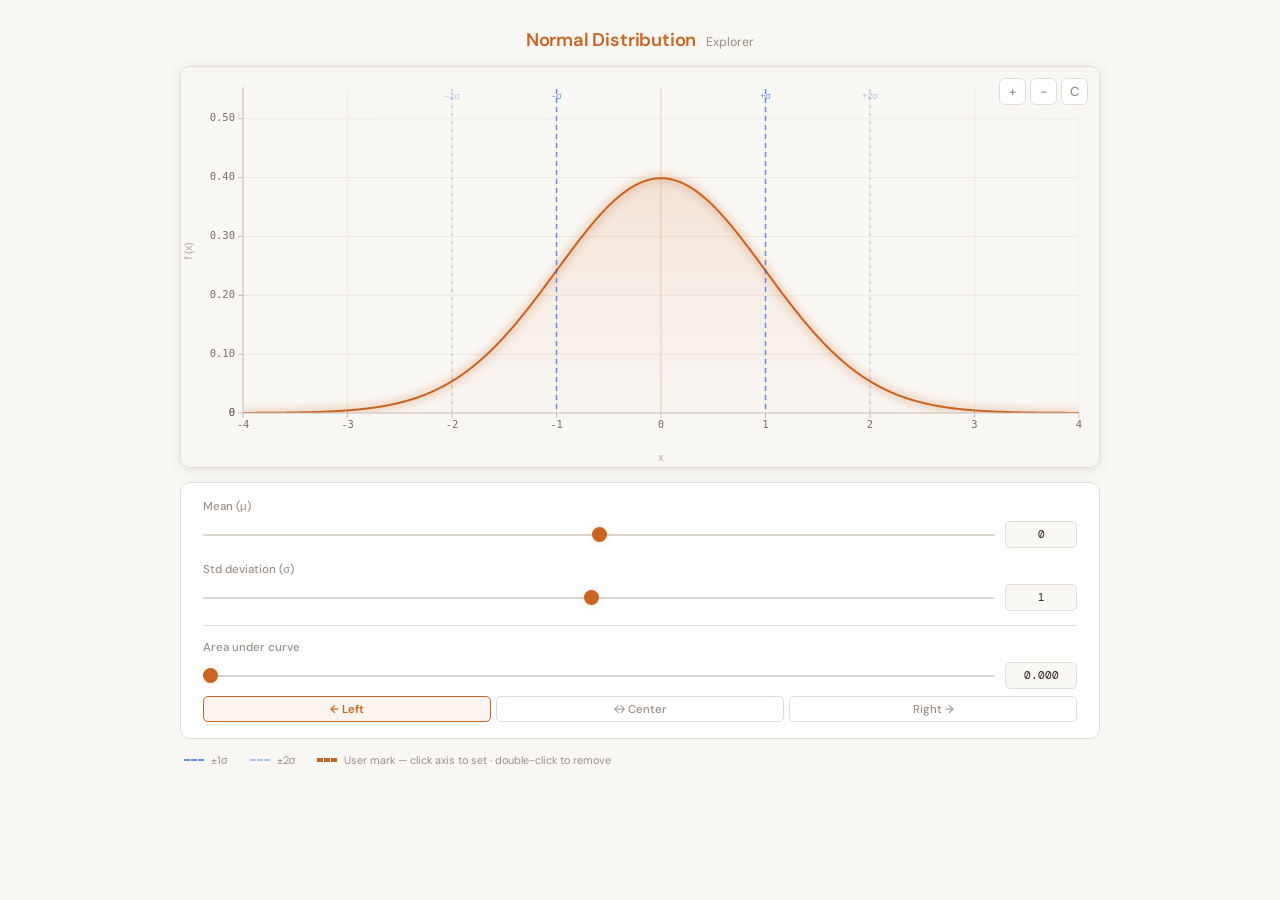
==== commit 722478a5: "Fixing layout issues in normal distribution" ====
--- a/normal-distribution.html
+++ b/normal-distribution.html
@@ -854,705 +854,3 @@
 </script>
 </body>
 </html>
-<!DOCTYPE html>
-<html lang="en">
-<head>
-<meta charset="UTF-8">
-<meta name="viewport" content="width=device-width, initial-scale=1.0">
-<title>Normal Distribution Explorer</title>
-<link href="https://fonts.googleapis.com/css2?family=DM+Mono:wght@300;400;500&family=Syne:wght@700;800&display=swap" rel="stylesheet">
-<style>
-* { box-sizing: border-box; margin: 0; padding: 0; }
-
-:root {
-  --bg:     #f9f7f4;
-  --panel:  #ffffff;
-  --border: #e3ddd6;
-  --text:   #2d2520;
-  --dim:    #9b8f86;
-  --accent: #c96422;
-  --glow:   rgba(201,100,34,0.15);
-  --amber:  #2563eb;
-  --blue1:  rgba(100,185,255,0.75);
-  --blue2:  rgba(100,185,255,0.38);
-}
-
-body {
-  background: var(--bg);
-  color: var(--text);
-  font-family: 'DM Mono', monospace;
-  min-height: 100vh;
-  display: flex;
-  flex-direction: column;
-  align-items: center;
-  padding: 28px 16px 32px;
-  gap: 14px;
-}
-
-header {
-  display: flex;
-  align-items: baseline;
-  gap: 16px;
-}
-.title {
-  font-family: 'Poppins', sans-serif;
-  font-size: 2rem;
-  font-weight: bold;
-  color: var(--accent);
-  text-shadow: 0 0 28px var(--glow);
-}
-.subtitle {
-  font-size: 0.9rem;
-  letter-spacing: 0.1em;
-  color: var(--dim);
-}
-
-/* ── Plot ─────────────────────────────────────────── */
-.plot-wrap {
-  position: relative;
-  width: 100%;
-  max-width: 880px;
-  background: var(--panel);
-  border: 1px solid var(--border);
-  border-radius: 10px;
-  overflow: hidden;
-  box-shadow: 0 2px 16px rgba(0,0,0,0.08), 0 1px 4px rgba(0,0,0,0.05);
-}
-
-#canvas {
-  display: block;
-  width: 100%;
-  height: 420px;
-  cursor: grab;
-  user-select: none;
-  -webkit-user-select: none;
-}
-#canvas.grabbing { cursor: grabbing; }
-
-.btn-group {
-  position: absolute;
-  top: 12px;
-  right: 12px;
-  display: flex;
-  gap: 5px;
-  z-index: 10;
-}
-.ico {
-  width: 28px; height: 28px;
-  border: 1px solid var(--border);
-  border-radius: 6px;
-  background: rgba(255,255,255,0.92);
-  color: var(--dim);
-  font-family: 'DM Mono', monospace;
-  font-size: 14px;
-  font-weight: 500;
-  cursor: pointer;
-  display: flex;
-  align-items: center;
-  justify-content: center;
-  transition: color .15s, border-color .15s, background .15s;
-  backdrop-filter: blur(6px);
-  line-height: 1;
-}
-.ico:hover {
-  color: var(--accent);
-  border-color: var(--accent);
-  background: rgba(201,100,34,0.07);
-}
-
-/* ── Controls ─────────────────────────────────────── */
-.controls {
-  width: 100%;
-  max-width: 880px;
-  background: var(--panel);
-  border: 1px solid var(--border);
-  border-radius: 10px;
-  padding: 16px 24px;
-  display: grid;
-  grid-template-columns: 1fr 1fr;
-  gap: 14px 28px;
-}
-
-.ctrl { display: flex; flex-direction: column; gap: 7px; }
-.ctrl-label {
-  font-size: 0.7rem;
-  letter-spacing: 0.16em;
-  color: var(--dim);
-}
-.ctrl-row {
-  display: flex;
-  align-items: center;
-  gap: 11px;
-}
-
-input[type="range"] {
-  flex: 1;
-  -webkit-appearance: none;
-  appearance: none;
-  height: 2px;
-  background: var(--border);
-  border-radius: 2px;
-  outline: none;
-  cursor: pointer;
-}
-input[type="range"]::-webkit-slider-thumb {
-  -webkit-appearance: none;
-  width: 15px; height: 15px;
-  border-radius: 50%;
-  background: var(--accent);
-  box-shadow: 0 0 10px var(--glow);
-  cursor: pointer;
-  transition: transform .12s;
-}
-input[type="range"]:active::-webkit-slider-thumb { transform: scale(1.25); }
-input[type="range"]::-moz-range-thumb {
-  width: 15px; height: 15px;
-  border-radius: 50%;
-  background: var(--accent);
-  border: none;
-  cursor: pointer;
-}
-
-.num {
-  width: 76px;
-  background: #f9f7f4;
-  border: 1px solid var(--border);
-  border-radius: 5px;
-  color: var(--text);
-  font-family: 'DM Mono', monospace;
-  font-size: 0.72rem;
-  padding: 5px 7px;
-  text-align: center;
-  outline: none;
-  transition: border-color .15s;
-}
-.num:focus { border-color: var(--accent); }
-.num::-webkit-outer-spin-button,
-.num::-webkit-inner-spin-button { -webkit-appearance: none; }
-.num[type="number"] { -moz-appearance: textfield; }
-
-/* ── Legend ───────────────────────────────────────── */
-.legend {
-  width: 100%;
-  max-width: 880px;
-  display: flex;
-  gap: 20px;
-  flex-wrap: wrap;
-  padding: 0 4px;
-  align-items: center;
-}
-.leg { display: flex; align-items: center; gap: 7px; }
-.leg-line {
-  width: 22px; height: 0;
-  border-bottom: 2px dashed;
-}
-.leg-line.s1 { border-color: rgba(100,185,255,0.8), lw: 1.5; }
-.leg-line.s2 { border-color: rgba(100,185,255,0.8); }
-.leg-line.mk { border-color: var(--amber); border-width: 3px; }
-.leg span { font-size: 0.6rem; letter-spacing: 0.06em; color: var(--dim); }
-</style>
-</head>
-<body>
-
-<header>
-  <div class="title">Normal Distribution</div>
-  <div class="subtitle">Explorer</div>
-</header>
-
-<div class="plot-wrap">
-  <canvas id="canvas"></canvas>
-  <div class="btn-group">
-    <button class="ico" id="btnPlus"  title="Zoom in">+</button>
-    <button class="ico" id="btnMinus" title="Zoom out">−</button>
-    <button class="ico" id="btnC"     title="Center view (C)">C</button>
-  </div>
-</div>
-
-<div class="controls">
-  <div class="ctrl">
-    <div class="ctrl-label">Mean &nbsp;(μ)</div>
-    <div class="ctrl-row">
-      <input type="range"  id="slMean"  min="0" max="100" value="50">
-      <input type="number" id="inMean"  class="num" value="0"  step="any">
-    </div>
-  </div>
-  <div class="ctrl">
-    <div class="ctrl-label">Std Deviation &nbsp;(σ)</div>
-    <div class="ctrl-row">
-      <input type="range"  id="slSigma" min="0" max="100" value="50">
-      <input type="number" id="inSigma" class="num" value="1" step="any" min="0.0001">
-    </div>
-  </div>
-</div>
-
-<div class="legend">
-  <div class="leg"><div class="leg-line s1"></div><span>±1σ</span></div>
-  <div class="leg"><div class="leg-line s2"></div><span>±2σ</span></div>
-  <div class="leg"><div class="leg-line mk"></div><span>mark — click axis to set &nbsp;·&nbsp; dbl‑click to remove</span></div>
-</div>
-
-<script>
-'use strict';
-
-// ─── Elements ────────────────────────────────────────────────────────
-const canvas  = document.getElementById('canvas');
-const ctx     = canvas.getContext('2d');
-const slMean  = document.getElementById('slMean');
-const slSigma = document.getElementById('slSigma');
-const inMean  = document.getElementById('inMean');
-const inSigma = document.getElementById('inSigma');
-
-// ─── State ───────────────────────────────────────────────────────────
-let mean  = 0;
-let sigma = 1;
-let viewXMin = -4;
-let viewXMax =  4;
-let yMax     = 0.54;  // will be set properly on init
-let mark     = null;
-
-// Raw slider positions [0‑100] — visual thumb position, independent of mapping
-let rawMean  = 50;
-let rawSigma = 50;
-
-// Current slider‑to‑value mappings (updated silently on zoom/pan)
-let mMin, mMax;       // mean  slider: raw 0→mMin, 100→mMax
-let sMin, sMax;       // sigma slider: raw 0→sMin, 100→sMax
-
-// Canvas logical CSS dimensions
-let W = 0, H = 0;
-const DPR = () => window.devicePixelRatio || 1;
-
-// Plot padding (CSS px)
-const PL = 64, PR = 20, PT = 22, PB = 50;
-const pw = () => W - PL - PR;
-const ph = () => H - PT - PB;
-
-// ─── Coordinate helpers ───────────────────────────────────────────────
-const wx = x  => PL + (x - viewXMin) / (viewXMax - viewXMin) * pw();
-const wy = y  => H - PB - (y / yMax) * ph();
-const xw = px => viewXMin + (px - PL) / pw() * (viewXMax - viewXMin);
-
-// ─── Math ─────────────────────────────────────────────────────────────
-function pdf(x) {
-  return (1 / (sigma * Math.sqrt(2 * Math.PI))) *
-         Math.exp(-0.5 * ((x - mean) / sigma) ** 2);
-}
-
-function niceTicks(lo, hi, n) {
-  if (!isFinite(lo) || !isFinite(hi) || hi <= lo || n <= 0) return [];
-  const rng  = hi - lo;
-  const raw  = rng / n;
-  const mag  = Math.pow(10, Math.floor(Math.log10(raw)));
-  const norm = raw / mag;
-  const s    = (norm < 1.5 ? 1 : norm < 3.5 ? 2 : norm < 7.5 ? 5 : 10) * mag;
-  const st   = Math.ceil(lo / s) * s;
-  const out  = [];
-  for (let t = st; t <= hi + s * 1e-9; t = Math.round((t + s) / s) * s)
-    out.push(parseFloat(t.toPrecision(12)));
-  return out;
-}
-
-function tickStep(ticks) {
-  return ticks.length > 1 ? Math.abs(ticks[1] - ticks[0]) : 1;
-}
-
-function fmtN(v, step) {
-  if (v === 0) return '0';
-  const a = Math.abs(v);
-  if (a >= 1e5 || (a < 1e-3 && a > 0)) return v.toExponential(1);
-  if (!step) return v.toPrecision(4);
-  const dp = step < 1 ? Math.ceil(-Math.log10(step)) + 1 : 0;
-  return v.toFixed(Math.max(0, Math.min(dp, 6)));
-}
-
-// ─── Slider mappings ──────────────────────────────────────────────────
-function updateMappings() {
-  const vc = (viewXMin + viewXMax) / 2;
-  const vw = viewXMax - viewXMin;
-  mMin = vc - vw;
-  mMax = vc + vw;
-  sMin = Math.max(1e-5, vw * 0.005);
-  sMax = vw / 4;
-  // guard against invalid range
-  if (sMax <= sMin) sMax = sMin * 10;
-}
-
-const clamp = (v, lo, hi) => v < lo ? lo : v > hi ? hi : v;
-
-const meanFromRaw  = r => mMin + (r / 100) * (mMax - mMin);
-const rawFromMean  = m => clamp((m - mMin) / (mMax - mMin) * 100, 0, 100);
-const sigmaFromRaw = r => sMin + (r / 100) * (sMax - sMin);
-const rawFromSigma = s => clamp((s - sMin) / (sMax - sMin) * 100, 0, 100);
-
-// ─── Drawing ──────────────────────────────────────────────────────────
-function draw() {
-  const d = DPR();
-  ctx.clearRect(0, 0, canvas.width, canvas.height);
-  ctx.save();
-  ctx.scale(d, d);
-
-  // ── Background ─────────────────────────────────────────────────────
-  ctx.fillStyle = '#f9f7f4';
-  ctx.fillRect(0, 0, W, H);
-
-  // ── Clip to plot area ──────────────────────────────────────────────
-  ctx.save();
-  ctx.beginPath();
-  ctx.rect(PL, PT, pw(), ph());
-  ctx.clip();
-
-  // ── Grid ───────────────────────────────────────────────────────────
-  const xTicks = niceTicks(viewXMin, viewXMax, 8);
-  const yTicks = niceTicks(0, yMax, 5);
-  ctx.lineWidth = 1;
-  ctx.strokeStyle = '#ede8e2';
-  for (const t of xTicks) {
-    const cx = wx(t);
-    ctx.beginPath(); ctx.moveTo(cx, PT); ctx.lineTo(cx, H - PB); ctx.stroke();
-  }
-  for (const t of yTicks) {
-    if (t <= 0) continue;
-    const cy = wy(t);
-    ctx.beginPath(); ctx.moveTo(PL, cy); ctx.lineTo(W - PR, cy); ctx.stroke();
-  }
-
-  // ── Normal curve fill ──────────────────────────────────────────────
-  const vw = viewXMax - viewXMin;
-  const NP = Math.max(500, pw() * 2) | 0;
-  const dx = vw / NP;
-
-  ctx.beginPath();
-  ctx.moveTo(wx(viewXMin), wy(0));
-  for (let i = 0; i <= NP; i++) {
-    const x = viewXMin + i * dx;
-    ctx.lineTo(wx(x), wy(pdf(x)));
-  }
-  ctx.lineTo(wx(viewXMax), wy(0));
-  ctx.closePath();
-
-  const grd = ctx.createLinearGradient(0, PT, 0, H - PB);
-  grd.addColorStop(0,   'rgba(201,100,34,0.22)');
-  grd.addColorStop(0.6, 'rgba(201,100,34,0.08)');
-  grd.addColorStop(1,   'rgba(201,100,34,0.01)');
-  ctx.fillStyle = grd;
-  ctx.fill();
-
-  // ── Curve stroke ───────────────────────────────────────────────────
-  ctx.beginPath();
-  for (let i = 0; i <= NP; i++) {
-    const x = viewXMin + i * dx;
-    const y = wy(pdf(x));
-    i === 0 ? ctx.moveTo(wx(x), y) : ctx.lineTo(wx(x), y);
-  }
-  ctx.strokeStyle = '#c96422';
-  ctx.lineWidth = 2;
-  ctx.shadowColor = '#c96422';
-  ctx.shadowBlur = 14;
-  ctx.stroke();
-  ctx.shadowBlur = 0;
-
-  // ── σ dashed lines ─────────────────────────────────────────────────
-  const sigLines = [
-    { x: mean - sigma,   color: 'rgba(37,99,235,0.70)',  dash: [5,4], lw: 1.5, lbl: '−σ'  },
-    { x: mean + sigma,   color: 'rgba(37,99,235,0.70)',  dash: [5,4], lw: 1.5, lbl: '+σ'  },
-    { x: mean - 2*sigma, color: 'rgba(37,99,235,0.7)',  dash: [3,5], lw: 1.0, lbl: '−2σ' },
-    { x: mean + 2*sigma, color: 'rgba(37,99,235,0.7)',  dash: [3,5], lw: 1.0, lbl: '+2σ' },
-  ];
-  for (const sl of sigLines) {
-    const cx = wx(sl.x);
-    ctx.setLineDash(sl.dash);
-    ctx.beginPath(); ctx.moveTo(cx, PT); ctx.lineTo(cx, H - PB);
-    ctx.strokeStyle = sl.color;
-    ctx.lineWidth = sl.lw;
-    ctx.stroke();
-    // small label near top
-    ctx.setLineDash([]);
-    ctx.font = '9px DM Mono, monospace';
-    ctx.fillStyle = sl.color;
-    ctx.textAlign = 'center';
-    ctx.textBaseline = 'top';
-    ctx.fillText(sl.lbl, cx, PT + 3);
-  }
-  ctx.setLineDash([]);
-
-  // ── Mean vertical line (subtle) ────────────────────────────────────
-  const mCx = wx(mean);
-  ctx.beginPath(); ctx.moveTo(mCx, PT); ctx.lineTo(mCx, H - PB);
-  ctx.strokeStyle = 'rgba(201,100,34,0.18)';
-  ctx.lineWidth = 1;
-  ctx.stroke();
-
-  // ── Mark line ──────────────────────────────────────────────────────
-  if (mark !== null) {
-    const mx = wx(mark);
-    ctx.setLineDash([9,5]);
-    ctx.beginPath(); ctx.moveTo(mx, PT); ctx.lineTo(mx, H - PB);
-    ctx.strokeStyle = '#2563eb';
-    ctx.lineWidth = 2.5;
-    ctx.shadowColor = '#2563eb';
-    ctx.shadowBlur = 12;
-    ctx.stroke();
-    ctx.shadowBlur = 0;
-    ctx.setLineDash([]);
-    // value label
-    const lbl = mark.toFixed(4);
-    const onRight = mx < PL + pw() * 0.6;
-    ctx.font = '10px DM Mono, monospace';
-    ctx.fillStyle = '#2563eb';
-    ctx.textAlign = onRight ? 'left' : 'right';
-    ctx.textBaseline = 'top';
-    ctx.fillText(lbl, mx + (onRight ? 5 : -5), PT + 3);
-  }
-
-  ctx.restore(); // end clip
-
-  // ── Axes ───────────────────────────────────────────────────────────
-  ctx.strokeStyle = '#c9bfb5';
-  ctx.lineWidth = 1;
-  ctx.beginPath(); ctx.moveTo(PL, H - PB); ctx.lineTo(W - PR, H - PB); ctx.stroke();
-  ctx.beginPath(); ctx.moveTo(PL, PT - 2); ctx.lineTo(PL, H - PB + 1); ctx.stroke();
-
-  // ── X ticks & labels ───────────────────────────────────────────────
-  const xStep = tickStep(xTicks);
-  ctx.fillStyle = '#7a6e66';
-  ctx.strokeStyle = '#c9bfb5';
-  ctx.lineWidth = 1;
-  ctx.font = '10.5px DM Mono, monospace';
-  ctx.textAlign = 'center';
-  ctx.textBaseline = 'top';
-  for (const t of xTicks) {
-    const cx = wx(t);
-    if (cx < PL - 1 || cx > W - PR + 1) continue;
-    ctx.beginPath(); ctx.moveTo(cx, H - PB); ctx.lineTo(cx, H - PB + 5); ctx.stroke();
-    ctx.fillText(fmtN(t, xStep), cx, H - PB + 7);
-  }
-
-  // ── Y ticks & labels ───────────────────────────────────────────────
-  const yStep = tickStep(yTicks);
-  ctx.textAlign = 'right';
-  ctx.textBaseline = 'middle';
-  for (const t of yTicks) {
-    if (t < 0) continue;
-    const cy = wy(t);
-    if (cy < PT - 1 || cy > H - PB + 1) continue;
-    ctx.beginPath(); ctx.moveTo(PL, cy); ctx.lineTo(PL - 5, cy); ctx.stroke();
-    ctx.fillText(fmtN(t, yStep), PL - 8, cy);
-  }
-  // y=0 label at axis
-  ctx.fillText('0', PL - 8, H - PB);
-
-  // ── Axis labels ────────────────────────────────────────────────────
-  ctx.fillStyle = '#b0a49c';
-  ctx.font = '10px DM Mono, monospace';
-  ctx.textAlign = 'center';
-  ctx.textBaseline = 'bottom';
-  ctx.fillText('x', (PL + W - PR) / 2, H - 4);
-  ctx.save();
-  ctx.translate(13, (PT + H - PB) / 2);
-  ctx.rotate(-Math.PI / 2);
-  ctx.textAlign = 'center';
-  ctx.textBaseline = 'bottom';
-  ctx.fillText('f(x)', 0, 0);
-  ctx.restore();
-
-  ctx.restore(); // end dpr scale
-}
-
-// ─── Resize ───────────────────────────────────────────────────────────
-function resize() {
-  const r = canvas.getBoundingClientRect();
-  W = r.width;
-  H = r.height;
-  const d = DPR();
-  canvas.width  = Math.round(W * d);
-  canvas.height = Math.round(H * d);
-  draw();
-}
-new ResizeObserver(resize).observe(canvas);
-
-// ─── Center view ──────────────────────────────────────────────────────
-function centerView() {
-  const span = Math.max(sigma * 4, 1e-4);
-  viewXMin = mean - span;
-  viewXMax = mean + span;
-  const peak = pdf(mean);
-  yMax = (peak > 0 && isFinite(peak)) ? peak * 1.38 : 0.5;
-  updateMappings();
-  // Visibly update sliders
-  rawMean  = rawFromMean(mean);
-  rawSigma = rawFromSigma(sigma);
-  slMean.value  = rawMean;
-  slSigma.value = rawSigma;
-  inMean.value  = +mean.toFixed(5);
-  inSigma.value = +sigma.toFixed(5);
-  draw();
-}
-document.getElementById('btnC').addEventListener('click', centerView);
-
-// ─── Zoom ─────────────────────────────────────────────────────────────
-const MIN_VW = 1e-7;
-const MAX_VW = 1e9;
-
-function zoom(factor, pivotSX) {
-  const rect = canvas.getBoundingClientRect();
-  const pivotCX = pivotSX !== undefined ? (pivotSX - rect.left) : (PL + pw() / 2);
-  const pivot = xw(pivotCX);
-  const scale  = 1 / factor;   // > 1 → expand (zoom out), < 1 → shrink (zoom in)
-  const nMin = pivot + (viewXMin - pivot) * scale;
-  const nMax = pivot + (viewXMax - pivot) * scale;
-  const nVW  = nMax - nMin;
-  if (nVW < MIN_VW || nVW > MAX_VW) return;
-  viewXMin = nMin;
-  viewXMax = nMax;
-  updateMappings();
-  draw();
-}
-
-canvas.addEventListener('wheel', e => {
-  e.preventDefault();
-  const factor = e.deltaY < 0 ? 1.18 : 1 / 1.18;
-  zoom(factor, e.clientX);
-}, { passive: false });
-
-document.getElementById('btnPlus').addEventListener('click',  () => zoom(1.5));
-document.getElementById('btnMinus').addEventListener('click', () => zoom(1 / 1.5));
-
-// ─── Pan ──────────────────────────────────────────────────────────────
-let panning = false;
-let panX0 = 0, panVMin0 = 0, panVMax0 = 0;
-let dragDist = 0;
-
-canvas.addEventListener('mousedown', e => {
-  if (e.button !== 0) return;
-  panning  = true;
-  dragDist = 0;
-  panX0    = e.clientX;
-  panVMin0 = viewXMin;
-  panVMax0 = viewXMax;
-  canvas.classList.add('grabbing');
-});
-
-window.addEventListener('mousemove', e => {
-  if (!panning) return;
-  dragDist += Math.abs(e.movementX);
-  const worldDx = (e.clientX - panX0) / pw() * (viewXMax - viewXMin);
-  viewXMin = panVMin0 - worldDx;
-  viewXMax = panVMax0 - worldDx;
-  updateMappings();
-  draw();
-});
-
-window.addEventListener('mouseup', () => {
-  panning = false;
-  canvas.classList.remove('grabbing');
-});
-
-// Touch pan
-let touchX0 = 0;
-canvas.addEventListener('touchstart', e => {
-  if (e.touches.length !== 1) return;
-  e.preventDefault();
-  dragDist = 0;
-  touchX0  = e.touches[0].clientX;
-  panVMin0 = viewXMin;
-  panVMax0 = viewXMax;
-}, { passive: false });
-
-canvas.addEventListener('touchmove', e => {
-  if (e.touches.length !== 1) return;
-  e.preventDefault();
-  const dx = e.touches[0].clientX - touchX0;
-  dragDist += Math.abs(dx - (panVMin0 !== viewXMin ? dx : 0));
-  const worldDx = (e.touches[0].clientX - touchX0) / pw() * (viewXMax - viewXMin);
-  viewXMin = panVMin0 - worldDx;
-  viewXMax = panVMax0 - worldDx;
-  updateMappings();
-  draw();
-}, { passive: false });
-
-// ─── Sliders ──────────────────────────────────────────────────────────
-slMean.addEventListener('input', () => {
-  rawMean  = +slMean.value;
-  mean     = meanFromRaw(rawMean);
-  inMean.value = +mean.toFixed(5);
-  draw();
-});
-
-slSigma.addEventListener('input', () => {
-  rawSigma = +slSigma.value;
-  sigma    = Math.max(1e-5, sigmaFromRaw(rawSigma));
-  inSigma.value = +sigma.toFixed(5);
-  draw();
-});
-
-// ─── Number inputs ────────────────────────────────────────────────────
-inMean.addEventListener('keydown', e => {
-  if (e.key !== 'Enter') return;
-  const v = parseFloat(inMean.value);
-  if (isFinite(v)) { mean = v; centerView(); }
-});
-
-inSigma.addEventListener('keydown', e => {
-  if (e.key !== 'Enter') return;
-  const v = parseFloat(inSigma.value);
-  if (isFinite(v) && v > 0) { sigma = v; centerView(); }
-});
-
-// ─── Mark on x‑axis ───────────────────────────────────────────────────
-let clickTimer = null;
-
-canvas.addEventListener('click', e => {
-  if (dragDist > 5) return;              // was a pan, not a click
-  const rect = canvas.getBoundingClientRect();
-  const py   = e.clientY - rect.top;
-  const px   = e.clientX - rect.left;
-
-  // Must be within ±24px of the x‑axis line
-  if (Math.abs(py - (H - PB)) > 24) return;
-  // Must be within plot x range
-  if (px < PL || px > W - PR) return;
-
-  const worldX = xw(px);
-
-  if (clickTimer !== null) {
-    // Second click within delay → treat as double‑click: clear mark
-    clearTimeout(clickTimer);
-    clickTimer = null;
-    mark = null;
-    draw();
-    return;
-  }
-
-  clickTimer = setTimeout(() => {
-    clickTimer = null;
-    mark = worldX;
-    draw();
-  }, 260);
-});
-
-// Fallback dblclick removes mark too
-canvas.addEventListener('dblclick', e => {
-  const rect = canvas.getBoundingClientRect();
-  const py   = e.clientY - rect.top;
-  if (Math.abs(py - (H - PB)) > 24) return;
-  if (clickTimer !== null) { clearTimeout(clickTimer); clickTimer = null; }
-  mark = null;
-  draw();
-});
-
-// ─── Init ─────────────────────────────────────────────────────────────
-(function init() {
-  // Initial view: μ=0, σ=1 → viewXMin=-4, viewXMax=4
-  updateMappings();
-  yMax     = pdf(mean) * 1.38;
-  rawMean  = rawFromMean(mean);
-  rawSigma = rawFromSigma(sigma);
-  slMean.value  = rawMean;
-  slSigma.value = rawSigma;
-  inMean.value  = mean;
-  inSigma.value = sigma;
-  // Trigger first draw via resize observer (fires on initial attach)
-})();
-</script>
-</body>
-</html>
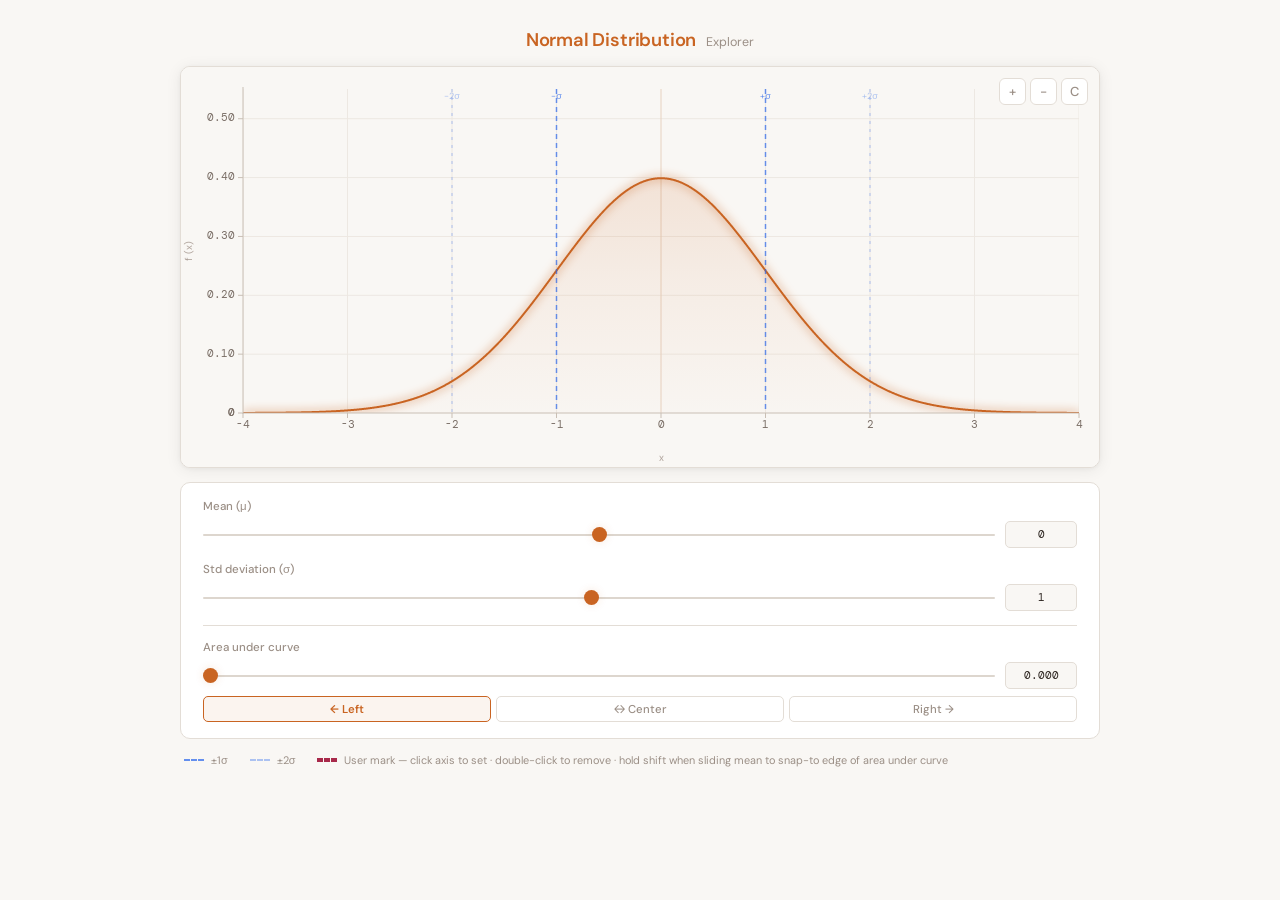
==== commit 6888c04c: "Update normal-distribution.html Added snap-to logic so sliding mean will snap user mark to edge of a" ====
--- a/normal-distribution.html
+++ b/normal-distribution.html
@@ -18,6 +18,7 @@
   --glow:    rgba(201,100,34,0.15);
   --blue:    #2563eb;
   --blue-bg: rgba(37,99,235,0.08);
+  --mark:    #a8294a;
 }
 
 body {
@@ -254,7 +255,7 @@
 }
 .leg-line.s1 { border-color: rgba(37,99,235,0.70); }
 .leg-line.s2 { border-color: rgba(37,99,235,0.36); }
-.leg-line.mk { border-color: #c96422; border-width: 2.5px; border-style: dashed; }
+.leg-line.mk { border-color: #a8294a; border-width: 2.5px; border-style: dashed; }
 .leg span { font-size: 0.68rem; color: var(--dim); }
 </style>
 </head>
@@ -306,7 +307,7 @@
 <div class="legend">
   <div class="leg"><div class="leg-line s1"></div><span>±1σ</span></div>
   <div class="leg"><div class="leg-line s2"></div><span>±2σ</span></div>
-  <div class="leg"><div class="leg-line mk"></div><span>User mark — click axis to set · double-click to remove</span></div>
+  <div class="leg"><div class="leg-line mk"></div><span>User mark — click axis to set · double-click to remove · hold shift when sliding mean to snap-to edge of area under curve</span></div>
 </div>
 
 <script>
@@ -587,16 +588,16 @@
     const mx = wx(mark);
     ctx.setLineDash([8,5]);
     ctx.beginPath(); ctx.moveTo(mx,PT); ctx.lineTo(mx,H-PB);
-    ctx.strokeStyle = '#c96422';
+    ctx.strokeStyle = '#a8294a';
     ctx.lineWidth = 2.2;
-    ctx.shadowColor = '#c96422';
+    ctx.shadowColor = '#a8294a';
     ctx.shadowBlur  = 10;
     ctx.stroke();
     ctx.shadowBlur = 0;
     ctx.setLineDash([]);
     const onRight = mx < PL + pw()*0.6;
     ctx.font = '10px DM Mono, monospace';
-    ctx.fillStyle = '#c96422';
+    ctx.fillStyle = '#a8294a';
     ctx.textAlign = onRight ? 'left' : 'right';
     ctx.textBaseline = 'top';
     ctx.fillText(mark.toFixed(4), mx + (onRight?5:-5), PT+3);
@@ -762,10 +763,56 @@
   updateMappings(); draw();
 }, { passive:false });
 
+// ─── Shift key tracking (e.shiftKey unreliable on range input in Firefox) ──
+let shiftDown = false;
+window.addEventListener('keydown', e => { if (e.key === 'Shift') shiftDown = true; });
+window.addEventListener('keyup',   e => { if (e.key === 'Shift') shiftDown = false; });
+window.addEventListener('blur',    ()  => { shiftDown = false; });
+
+// ─── Snap-to helpers ──────────────────────────────────────────────────
+// Returns the mean value(s) that would place an area boundary on the mark.
+function snapTargets() {
+  if (mark === null || areaFrac <= 0) return [];
+  const f = Math.min(areaFrac, 1 - 1e-9);
+  const targets = [];
+  if (areaMode === 'left') {
+    // boundary = mean + sigma*sqrt2*erfinv(2f-1)
+    const offset = sigma * Math.SQRT2 * erfinv(2*f - 1);
+    targets.push(mark - offset);
+  } else if (areaMode === 'right') {
+    // boundary = mean - sigma*sqrt2*erfinv(2f-1)  (erfinv of negative = negative)
+    const offset = sigma * Math.SQRT2 * erfinv(2*f - 1);
+    targets.push(mark + offset);
+  } else {
+    // center: boundaries at mean ± d where d = sigma*sqrt2*erfinv(f)
+    const d = sigma * Math.SQRT2 * erfinv(f);
+    targets.push(mark - d);  // right boundary hits mark
+    targets.push(mark + d);  // left  boundary hits mark
+  }
+  return targets.filter(isFinite);
+}
+
 // ─── Mean & sigma sliders ─────────────────────────────────────────────
-slMean.addEventListener('input', () => {
+// Snap threshold: ±8 raw units out of 100 (intentionally wide — shift must be held)
+const SNAP_RAW = 8;
+
+slMean.addEventListener('input', e => {
   rawMean = +slMean.value;
-  mean = meanFromRaw(rawMean);
+  let candidateMean = meanFromRaw(rawMean);
+
+  if (shiftDown && mark !== null && areaFrac > 0) {
+    for (const target of snapTargets()) {
+      const targetRaw = rawFromMean(target);
+      if (Math.abs(rawMean - targetRaw) <= SNAP_RAW) {
+        candidateMean = target;
+        slMean.value = targetRaw;
+        rawMean = targetRaw;
+        break;
+      }
+    }
+  }
+
+  mean = candidateMean;
   inMean.value = +mean.toFixed(5);
   draw();
 });
